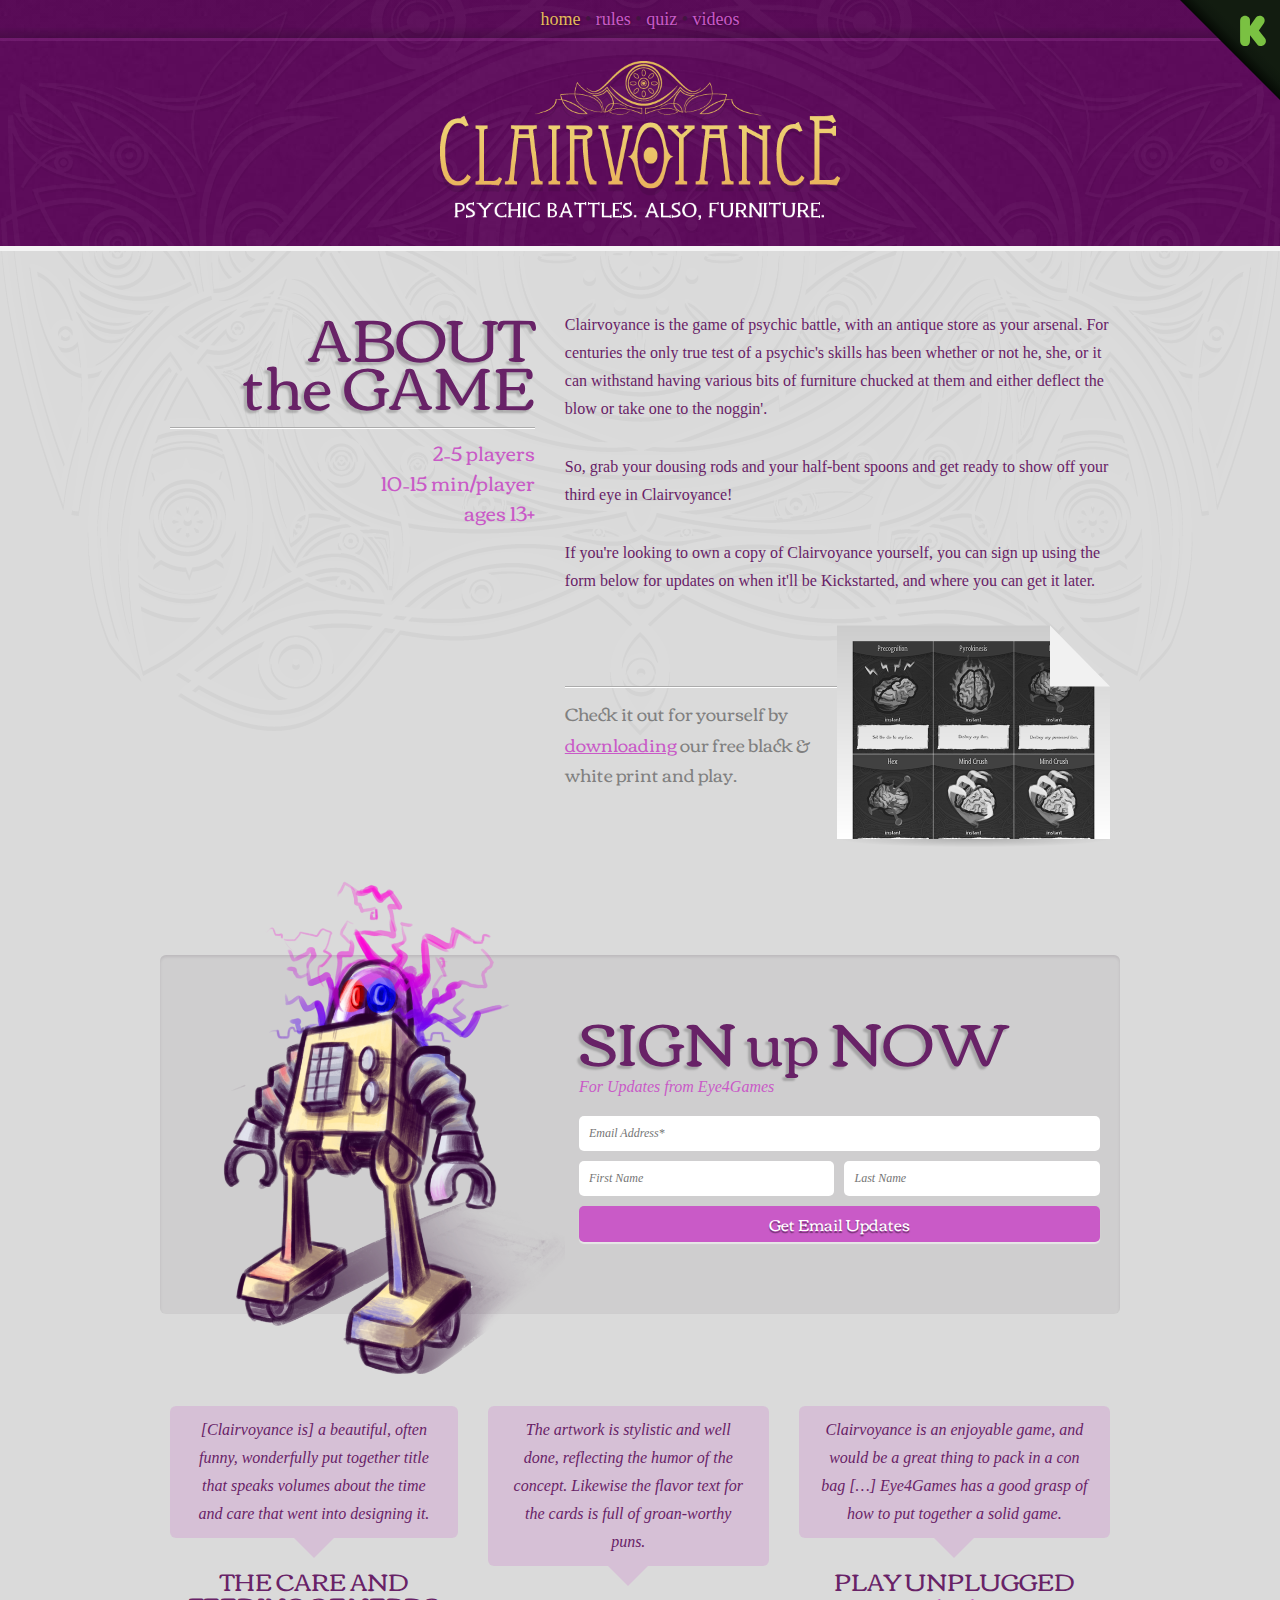
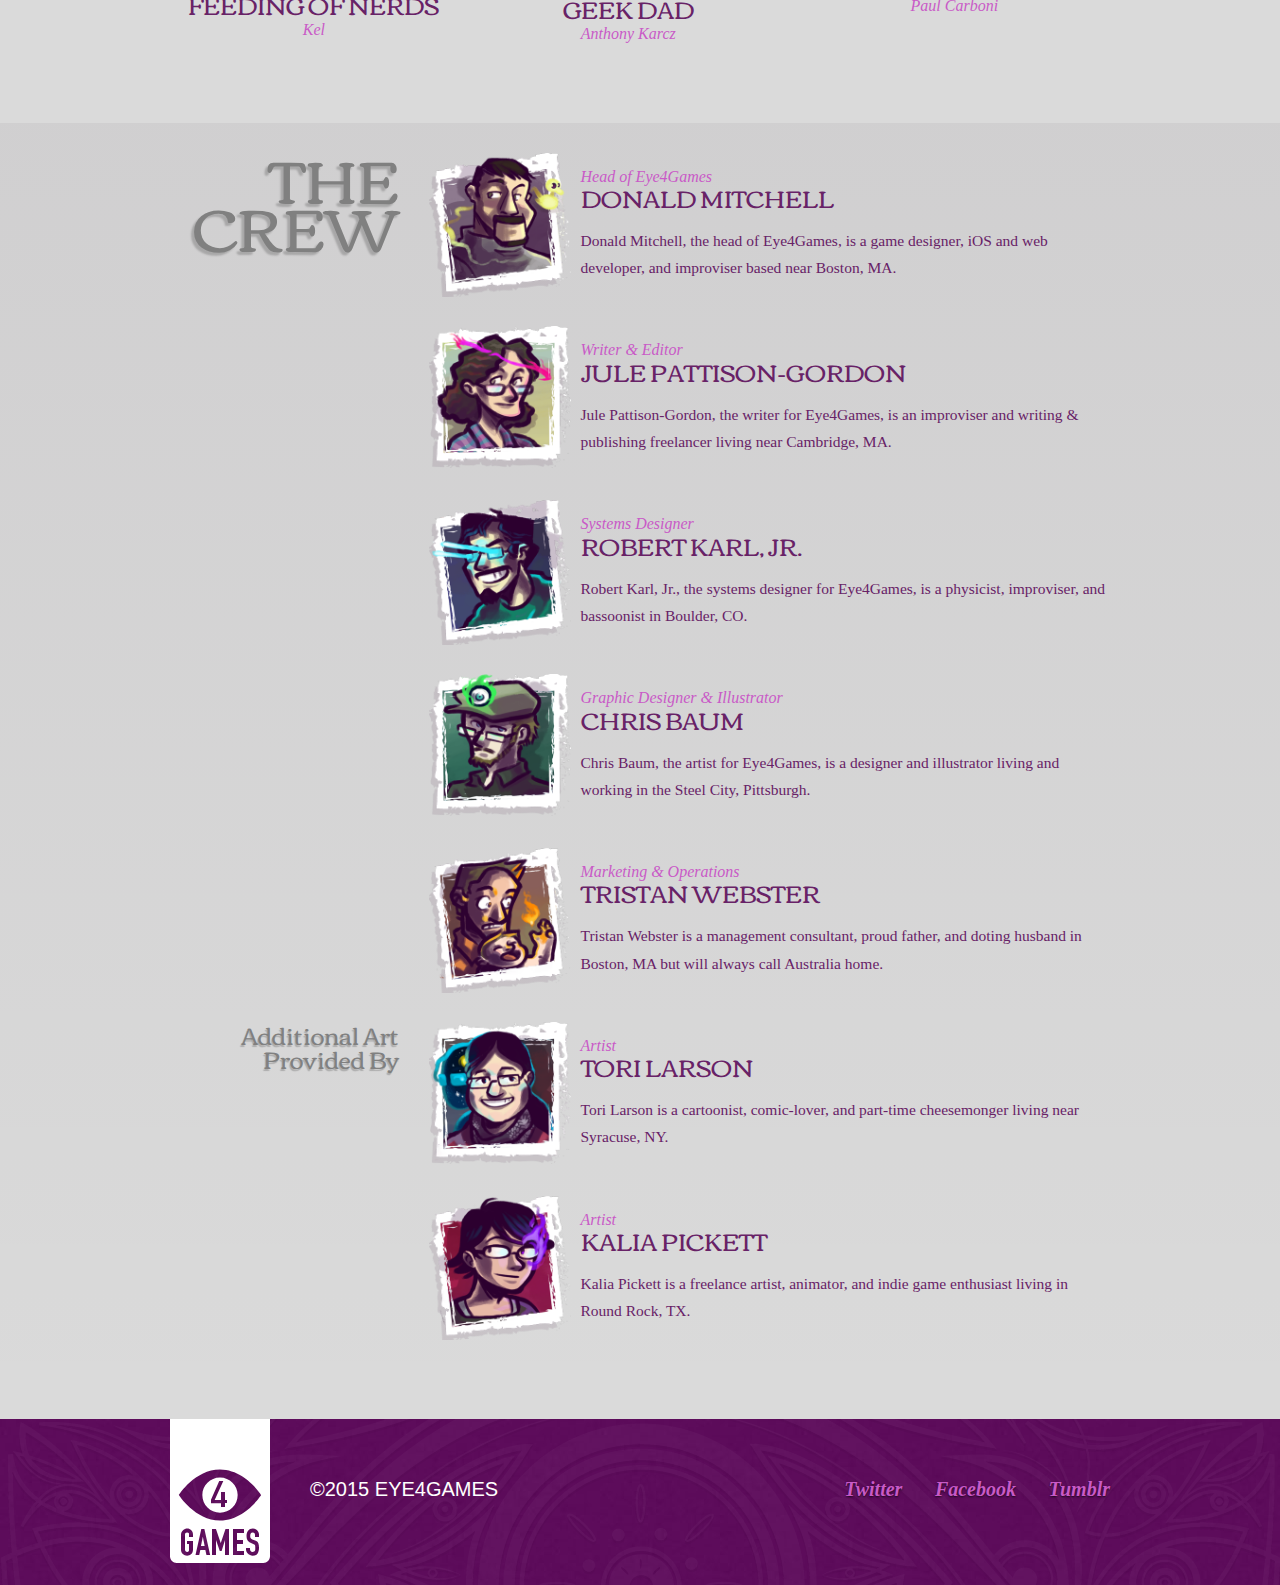
==== index.html @ d8c02138 "Nix main video" ====
<!doctype html>
<html lang="en">
<head>
	<meta charset="utf-8" name="viewport" content="width=device-width, initial-scale=1.0">
	<title>Clairvoyance: Psychic Battles, Also Furniture</title>
	<!--[if IE]><link rel="icon" href="favicon.ico"><![endif]-->
	<link rel="icon" href="favicon.png">
	<link rel="stylesheet" href="//brick.a.ssl.fastly.net/Libre+Baskerville:400,400i,600/Oswald:200">
	<link rel='stylesheet' href="//fonts.googleapis.com/css?family=Corben" type="text/css">
	<link rel="stylesheet" href="css/styles.css" />
	<script src="js/dehash.js" charset="utf-8"></script>
</head>
<body>
	
	<a href="https://www.kickstarter.com/projects/742911353/clairvoyance-card-game-a-battle-of-psychics-and-fu" class="kickstarterCorner">
		<svg xmlns="http://www.w3.org/2000/svg" xmlns:xlink="http://www.w3.org/1999/xlink" version="1.1" id="Layer_1" x="0px" y="0px" width="100px" height="100px" viewBox="0 0 100 100" enable-background="new 0 0 100 100" xml:space="preserve"><style>.style0{stop-color:	#050804;}.style1{stop-color:	#070C06;}.style2{stop-color:	#0F180E;}.style3{stop-color:	#121C10;}.style4{fill:	url(#SVGID_1_);}.style5{fill:	#7AC142;}</style><linearGradient id="SVGID_1_" gradientUnits="userSpaceOnUse" x1="50.2" y1="49.8" x2="64.1" y2="35.9"><stop offset="0" class="style0"/><stop offset="0.0944" class="style1"/><stop offset="0.5537" class="style2"/><stop offset="1" class="style3"/></linearGradient><polygon points="100,100 0,0 100,0" class="style4"/><g id="Badge_1_"><path id="K_1_" d="M70 26.083L75.579 18c1.055-1.523 2.417-2.284 4.088-2.284c1.36 0 2.5 0.5 3.5 1.4 c0.996 1 1.5 2.1 1.5 3.471c0 0.996-0.262 1.875-0.791 2.637l-5.029 7.314l6.151 7.8 c0.615 0.8 0.9 1.7 0.9 2.724c0 1.377-0.483 2.558-1.45 3.548c-0.967 0.988-2.137 1.481-3.514 1.5 c-1.51 0-2.659-0.49-3.451-1.471L70 35.266v5.186c0 1.479-0.257 2.628-0.77 3.448c-0.937 1.493-2.3 2.239-4.085 2.2 c-1.626 0-2.886-0.549-3.778-1.647c-0.835-1.009-1.254-2.35-1.254-4.019V21.25c0-1.581 0.425-2.885 1.275-3.91 c0.894-1.083 2.123-1.625 3.69-1.625c1.495 0 2.7 0.5 3.7 1.625c0.556 0.6 0.9 1.2 1.1 1.8 c0.088 0.4 0.1 1.1 0.1 2.13V26.083z" class="style5"/></g></svg>
	</a>
	
	<header class="mainHeader" role="banner">
		<nav class="mainNav">
			<a href="/" class="navHere">home</a> • 
			<a href="/rules">rules</a> • 
			<a href="/quiz">quiz</a> •  
			<a href="/videos">videos</a>
		</nav>
		<div class="container">
			<a href="index.html" class="logo"><img src="images/clair-logo.png" width="400" height="163" alt="mainLogo" /></a>
		</div>
	</header>
	
	<section class="mainContent">
		<div class="container introText">
			<aside>
				<h1>ABOUT <span>the GAME</span></h1>
				<ul class="infoText">
					<li>2–5 players</li>
					<li>10–15 min/player</li>
					<li>ages 13+</li>
				</ul>
			</aside>
			<div class="mainText">
				<p>Clairvoyance is the game of psychic battle, with an antique store as your arsenal. For centuries the only true test of a psychic's skills has been whether or not he, she, or it can withstand having various bits of furniture chucked at them and either deflect the blow or take one to the noggin'.</p>
				<p>So, grab your dousing rods and your half-bent spoons and get ready to show off your third eye in Clairvoyance!</p>
				<p>If you're looking to own a copy of Clairvoyance yourself, you can sign up using the form below for updates on when it'll be Kickstarted, and where you can get it later.</p>
			</div><!-- mainText -->
		</div><!-- introText -->
		
		<div class="container printPlay">
			<section class="mainText">
				<p>Check it out for yourself by <a href="https://gumroad.com/l/qkBeE" target="_blank">downloading</a> our free black & white print and play.</p>
				<a class="pnpExample" href="https://gumroad.com/l/qkBeE" target="_blank"><img src="images/pnp-example.png" alt="print and play example" height="225" width="275" /></a>
			</section>
		</div><!-- printPlay -->
		
		<div class="container getUpdates">
			<aside class="characterImage">
				<img src="images/rx97.png" alt="RX-97" />
			</aside>
			<div class="mainText">
				<h1>SIGN up NOW</h1>
				<h3>For Updates from Eye4Games</h3>
				<!-- Begin MailChimp Signup Form -->
				<form id="mc_embed_signup" action="//eye4games.us7.list-manage.com/subscribe/post?u=9d60139c3bf7f5f55a3288c22&amp;id=5da793206c" method="post" id="mc-embedded-subscribe-form" name="mc-embedded-subscribe-form" class="validate" target="_blank" novalidate>
				    <div id="mc_embed_signup_scroll">
						<div class="mc-field-group">
							<label for="mce-EMAIL">Email Address </label>
							<input type="email" value="" name="EMAIL" class="required email" id="mce-EMAIL" placeholder="Email Address*">
						</div>
						<div class="mc-field-group">
							<label for="mce-FNAME">First Name </label>
							<input type="text" value="" name="FNAME" class="" id="mce-FNAME" placeholder="First Name">
							<label for="mce-LNAME">Last Name </label>
							<input type="text" value="" name="LNAME" class="" id="mce-LNAME" placeholder="Last Name">
						</div>
							<div id="mce-responses" class="clear">
								<div class="response" id="mce-error-response" style="display:none"></div>
								<div class="response" id="mce-success-response" style="display:none"></div>
							</div>    <!-- real people should not fill this in and expect good things - do not remove this or risk form bot signups-->
						    <div style="position: absolute; left: -5000px;"><input type="text" name="b_9d60139c3bf7f5f55a3288c22_5da793206c" tabindex="-1" value=""></div>
						    <input type="submit" value="Get Email Updates" name="subscribe" id="mc-embedded-subscribe" class="button">
				    	</div>
				</form><!--End mc_embed_signup-->
			</div>
			<div class="colorWrap"></div>
		</div><!-- getUpdates -->
		
		
		<div class="container someQuotes">
			<blockquote>
				<p>[Clairvoyance is] a beautiful, often funny, wonderfully put together title that speaks volumes about the time and care that went into designing it.</p>
				<cite>
					<h2>The Care and Feeding of Nerds</h2>
					<h3>Kel</h3>
				</cite>
			</blockquote>
			
			<blockquote>
				<p>The artwork is stylistic and well done, reflecting the humor of the concept. Likewise the flavor text for the cards is full of groan-worthy puns.</p>
				<cite>
					<h2>Geek Dad</h2>
					<h3>Anthony Karcz</h3>
				</cite>
			</blockquote>
			
			<blockquote>
				<p>Clairvoyance is an enjoyable game, and would be a great thing to pack in a con bag […] Eye4Games has a good grasp of how to put together a solid game.</p>
				<cite>
					<h2>PLAY UNPLUGGED</h2>
					<h3>Paul Carboni</h3>
				</cite>
			</blockquote>
		</div><!-- someQuotes -->
		
		<div class="darkenWrap">
			<div class="container theCrew">
				<aside><h1>THE CREW</h1></aside>
				<div class="mainText crewProfiles">
					<div class="crewProfile">
						<img src="images/don-profile.png" alt="Don Image" />
						<div class="crewProfileText">
							<h3>Head of Eye4Games</h3>
							<h2>Donald Mitchell</h2>
							<p>Donald Mitchell, the head of Eye4Games, is a game designer, iOS and web developer, and improviser based near Boston, MA.</p>
						</div><!-- crewProfileText -->
					</div>
					<div class="crewProfile">
						<img src="images/jule-profile.png" alt="Jule Image" />
						<div class="crewProfileText">
							<h3>Writer & Editor</h3>
							<h2>Jule Pattison-Gordon</h2>
							<p>Jule Pattison-Gordon, the writer for Eye4Games, is an improviser and writing & publishing freelancer living near Cambridge, MA.</p>
						</div><!-- crewProfileText -->
					</div>
					<div class="crewProfile">
						<img src="images/rob-profile.png" alt="Rob Image" />
						<div class="crewProfileText">
							<h3>Systems Designer</h3>
							<h2>Robert Karl, Jr.</h2>
							<p>Robert Karl, Jr., the systems designer for Eye4Games, is a physicist, improviser, and bassoonist in Boulder, CO.</p>
						</div><!-- crewProfileText -->
					</div>
					<div class="crewProfile">
						<img src="images/chris-profile.png" alt="Chris Image" />
						<div class="crewProfileText">
							<h3>Graphic Designer & Illustrator</h3>
							<h2>Chris Baum</h2>
							<p>Chris Baum, the artist for Eye4Games, is a designer and illustrator living and working in the Steel City, Pittsburgh.</p>
						</div><!-- crewProfileText -->
					</div>
					<div class="crewProfile">
						<img src="images/tristan-profile.png" alt="Tristan Image" />
						<div class="crewProfileText">
							<h3>Marketing & Operations</h3>
							<h2>Tristan Webster</h2>
							<p>Tristan Webster is a management consultant, proud father, and doting husband in Boston, MA but will always call Australia home.</p>
						</div><!-- crewProfileText -->
					</div>
				</div><!-- mainText -->
			</div><!-- theCrew -->
			<div class="container theCrew additionalSupport">
				<aside>
					<h2>Additional Art Provided By</h2>
				</aside>
				<div class="mainText">
					<div class="crewProfile">
						<img src="images/tori-profile.png" alt="Tori Image" />
						<div class="crewProfileText">
							<h3>Artist</h3>
							<h2>Tori Larson</h2>
							<p>Tori Larson is a cartoonist, comic-lover, and part-time cheesemonger living near Syracuse, NY.</p>
						</div><!-- crewProfileText -->
					</div>
					<div class="crewProfile">
						<img src="images/kalia-profile.png" alt="Tori Image" />
						<div class="crewProfileText">
							<h3>Artist</h3>
							<h2>Kalia Pickett</h2>
							<p>Kalia Pickett is a freelance artist, animator, and indie game enthusiast living in Round Rock, TX.</p>
						</div><!-- crewProfileText -->
					</div>
				</div><!-- mainText -->
			</div><!-- additionalSupport -->
		</div><!-- darkenWrap -->
	</section>
	
	
	<footer class="mainFooter">
		<div class="container">
			<a href="http://eye4games.com" class="Eye4Logo">
				<svg version="1.1" id="Layer_1" xmlns="http://www.w3.org/2000/svg" xmlns:xlink="http://www.w3.org/1999/xlink" x="0px" y="0px"
					 width="100px" height="144px" viewBox="0 0 100 144" enable-background="new 0 0 100 144" xml:space="preserve">
					<path fill="#fff" d="M49.998,58.408c-9.758,0-17.668,7.911-17.668,17.667c0,9.758,7.91,17.672,17.668,17.672
						c9.76,0,17.673-7.914,17.673-17.672C67.671,66.319,59.758,58.408,49.998,58.408z M57,84h-2v4h-4v-3.786l-10-0.002v-3.545L49.224,62
						h4.074l-8.635,19H51v-8h4v8h2V84z"/>
					<polygon fill="#fff" points="32.78,118 30.957,127 34.657,127 32.851,118 	"/>
					<path fill="#fff" d="M0,0v137.314C0,141.006,2.985,144,6.667,144h86.666c3.682,0,6.667-2.994,6.667-6.686V0H0z M23,118h-4
						v-1.893c0-0.929,0.148-1.621-0.303-2.074c-0.488-0.416-0.844-0.623-1.557-0.623c-0.678,0-1.108,0.207-1.595,0.621
						c-0.511,0.452-0.546,1.142-0.546,2.069v14.09c0,0.902,0.107,1.579,0.619,2.03c0.486,0.439,0.921,0.659,1.598,0.659
						c0.714,0,0.959-0.22,1.446-0.66c0.451-0.45,0.337-1.129,0.337-2.032V125h-2v-3h6v8.184c0,2.163-0.482,3.781-1.734,4.852
						c-1.24,1.094-2.61,1.641-4.203,1.641c-1.57,0-2.896-0.546-4.125-1.641c-1.31-1.069-1.938-2.684-1.938-4.848v-14.08
						c0-2.166,0.74-3.795,2.051-4.89c1.229-1.069,2.675-1.604,4.245-1.604c1.593,0,2.734,0.535,3.975,1.605
						c1.252,1.096,1.729,2.727,1.729,4.894V118z M36.428,136l-1.079-5h-5.047l-1.079,5h-3.7l5.771-26h3.081l5.754,26H36.428z M59,136h-4
						v-14.995L51.636,132h-1.847L46,120.899V136h-4v-26h3.956l4.747,14h0.071l4.729-14H59V136z M74,114h-7v7h6v4h-6v7h7v4H63v-26h11V114
						z M89,118h-4v-1.37c0-0.927-0.039-1.701-0.428-2.323c-0.398-0.573-0.914-0.872-1.854-0.896c-0.987,0.024-1.65,0.372-1.992,1.042
						c-0.341,0.67-0.512,1.467-0.512,2.393c-0.024,0.977,0.1,1.713,0.371,2.213c0.259,0.524,0.833,0.969,1.728,1.334l2.821,1.17
						c1.587,0.598,2.644,1.469,3.174,2.613c0.481,1.182,0.712,2.742,0.688,4.68c0,2.302-0.461,4.16-1.379,5.574
						c-0.966,1.475-2.627,2.223-4.982,2.247c-1.813-0.024-3.464-0.631-4.617-1.822C76.804,133.687,76,132.19,76,130.367V129h4v1.153
						c0,0.695,0.212,1.316,0.625,1.866c0.391,0.573,0.98,0.86,1.925,0.86c1.229,0,2.045-0.372,2.363-1.115
						c0.189-0.352,0.315-0.768,0.339-1.243c0.024-0.475,0.048-1.011,0.048-1.608c0-1.363-0.115-2.297-0.35-2.796
						c-0.295-0.499-0.888-0.913-1.782-1.242l-2.631-1.115c-1.545-0.683-2.604-1.584-3.182-2.705c-0.579-1.121-0.854-2.504-0.831-4.149
						c0-2.071,0.531-3.807,1.59-5.208c1.061-1.365,2.639-2.06,4.734-2.083c1.883,0.023,3.38,0.643,4.489,1.855
						c1.082,1.217,1.662,2.596,1.662,4.136V118z M49.999,101.567c-25.002,0-41.176-25.49-41.176-25.49s16.174-25.491,41.176-25.491
						s41.178,25.491,41.178,25.491S75.001,101.567,49.999,101.567z"/>
				</svg>
			</a>
			<div class="textContainer">
				<p class="copyright">©2015 Eye4Games</p>
				<nav class="footerNav">
					<a href="http://twitter.com/Eye4Games" target="_blank">Twitter</a>
					<a href="http://facebook.com/Eye4Games" target="_blank">Facebook</a>
					<a href="http://eye4games.tumblr.com" target="_blank">Tumblr</a>
				</nav>
			</div>
		</div>
	</footer>
	
</body>
</html>
---- css/styles.css ----
html, body, div, span, applet, object, iframe, h1, h2, h3, h4, h5, h6, p, blockquote, pre, a, abbr, acronym, address, big, cite, code, del, dfn, em, img, ins, kbd, q, s, samp, small, strike, strong, sub, sup, tt, var, b, u, i, center, dl, dt, dd, ol, ul, li, fieldset, form, label, legend, table, caption, tbody, tfoot, thead, tr, th, td, article, aside, canvas, details, embed, figure, figcaption, footer, header, hgroup, menu, nav, output, ruby, section, summary, time, mark, audio, video {
  margin: 0;
  padding: 0;
  border: 0;
  font-size: 100%;
  font: inherit;
  vertical-align: baseline; }

/* HTML5 display-role reset for older browsers */
article, aside, details, figcaption, figure, footer, header, hgroup, menu, nav, section {
  display: block; }

body {
  line-height: 1; }

ol, ul {
  list-style: none; }

blockquote, q {
  quotes: none; }

blockquote:before, blockquote:after {
  content: '';
  content: none; }

q:before, q:after {
  content: '';
  content: none; }

table {
  border-collapse: collapse;
  border-spacing: 0; }

* {
  -webkit-box-sizing: border-box;
  -moz-box-sizing: border-box;
  box-sizing: border-box; }

img, svg {
  max-width: 100%;
  height: auto; }

body {
  background: rgba(69, 69, 69, 0.2);
  color: #682267;
  font-family: "Libre Baskerville";
  font-size: 62.5%; }

p {
  font: normal 400 1.6em/1.75em "Libre Baskerville", Georgia, serif;
  padding-bottom: 30px; }
  p i {
    font-style: italic; }
  p b {
    font-weight: 600; }
  p a {
    color: #c95ac7; }
    p a:hover {
      color: #8e2f8d; }

h1 {
  font: 400 normal 6em/.8em "Corben";
  padding-bottom: 20px;
  text-shadow: -3px 3px 2px rgba(0, 0, 0, 0.2); }

h3 {
  color: #c95ac7;
  font-style: italic;
  font-size: 1.6em;
  line-height: 1.1em;
  margin-top: 15px; }

h2 {
  font: 400 normal 2.4em/1 "Corben";
  margin-bottom: .75em;
  text-transform: uppercase; }

input.button, .backNow .backitButton, #quiz button {
  background: #c95ac7;
  border: none;
  border-radius: 5px;
  -webkit-box-shadow: 0 2px 1px rgba(255, 255, 255, 0.5);
  box-shadow: 0 2px 1px rgba(255, 255, 255, 0.5);
  color: white;
  display: block;
  font: normal 400 1.6em/1 "Corben";
  padding: 10px 5px;
  text-align: center;
  text-decoration: none;
  text-shadow: 0 2px 1px rgba(27, 9, 27, 0.5);
  width: 100%; }
  input.button:hover, .backNow .backitButton:hover, #quiz button:hover {
    background: #b53bb3; }

.container {
  display: -webkit-flex;
  display: -ms-flexbox;
  display: flex;
  -webkit-flex-wrap: nowrap;
  -ms-flex-wrap: nowrap;
  flex-wrap: nowrap;
  -webkit-justify-content: space-between;
  -ms-flex-pack: justify;
  justify-content: space-between;
  margin: 0 auto;
  max-width: 1000px;
  overflow: hidden;
  padding: 0 30px;
  position: relative; }

header {
  background: url("../images/top-eyes.png") center bottom repeat-x, url("../images/purple-bg.jpg");
  padding: 0 0 20px;
  text-align: center; }
  header .logo {
    margin: 20px auto 0;
    overflow: hidden; }
  header nav.mainNav {
    background: -webkit-gradient(linear, left top, left bottom, color-stop(70%, rgba(27, 9, 27, 0.05)), to(rgba(27, 9, 27, 0.3)));
    background: -webkit-linear-gradient(top, rgba(27, 9, 27, 0.05) 70%, rgba(27, 9, 27, 0.3));
    background: linear-gradient(to bottom, rgba(27, 9, 27, 0.05) 70%, rgba(27, 9, 27, 0.3));
    border-bottom: 3px solid rgba(201, 90, 199, 0.2);
    font-size: 1.8em;
    color: #421541;
    padding: 10px 0; }
    header nav.mainNav a {
      color: #c95ac7;
      text-decoration: none;
      text-shadow: 0 1px 3px rgba(0, 0, 0, 0.5); }
      header nav.mainNav a.navHere, header nav.mainNav a:hover {
        color: #e3ba5b; }

.kickstarterCorner {
  position: absolute;
  right: 0;
  top: 0; }
  .kickstarterCorner:hover .style5 {
    fill: white; }

section.videoPlayer {
  background: url("../images/video-eyes.png") center center fixed, -webkit-gradient(linear, left top, left bottom, from(#1b091b), to(rgba(27, 9, 27, 0.75))), url("../images/purple-bg.jpg");
  background: url("../images/video-eyes.png") center center fixed, -webkit-linear-gradient(top, #1b091b, rgba(27, 9, 27, 0.75)), url("../images/purple-bg.jpg");
  background: url("../images/video-eyes.png") center center fixed, linear-gradient(to bottom, #1b091b, rgba(27, 9, 27, 0.75)), url("../images/purple-bg.jpg");
  padding: 20px;
  text-align: center; }
  section.videoPlayer .positionWrapper {
    max-width: 800px;
    margin: 0 auto; }
  section.videoPlayer .videoWrapper {
    -webkit-box-shadow: 0px 3px 5px black;
    box-shadow: 0px 3px 5px black;
    height: 0;
    overflow: hidden;
    position: relative; }
    section.videoPlayer .videoWrapper.sixteenByNine {
      padding-bottom: 56.25%; }
    section.videoPlayer .videoWrapper.fourByThree {
      padding-bottom: 75%; }
    section.videoPlayer .videoWrapper iframe, section.videoPlayer .videoWrapper video {
      position: absolute;
      top: 0;
      left: 0;
      width: 100%;
      height: 100%; }

.mainContent {
  background: url("../images/bottom-eyes.png") center top repeat-x;
  border-top: 5px solid rgba(255, 255, 255, 0.7);
  padding: 60px 0 0; }
  .mainContent aside {
    -webkit-flex: 0 0 42%;
    -ms-flex: 0 0 42%;
    flex: 0 0 42%;
    padding-right: 30px;
    text-align: right; }
    .mainContent aside h1 span {
      display: inline-block; }
    .mainContent aside ul.infoText {
      border-top: 2px groove white;
      color: #c95ac7;
      font: 400 normal 2em/.75em "Corben";
      padding-top: 15px; }
      .mainContent aside ul.infoText li {
        padding-bottom: 15px; }
  .mainContent .mainText {
    -webkit-flex: 0 0 58%;
    -ms-flex: 0 0 58%;
    flex: 0 0 58%; }

.characterImage {
  -webkit-flex: 0 0 42%;
  -ms-flex: 0 0 42%;
  flex: 0 0 42%;
  overflow: hidden; }

.getUpdates {
  margin-bottom: 30px; }
  .getUpdates aside {
    padding-right: 0; }
  .getUpdates h1 {
    padding-bottom: 0; }
  .getUpdates h3 {
    margin-bottom: 20px; }

.getUpdates .mainText {
  -webkit-flex: 0 0 56.5%;
  -ms-flex: 0 0 56.5%;
  flex: 0 0 56.5%;
  -ms-flex-item-align: center;
  -webkit-align-self: center;
  align-self: center;
  padding-right: 10px; }

.mc-field-group {
  display: -webkit-flex;
  display: -ms-flexbox;
  display: flex;
  padding-bottom: 10px; }
  .mc-field-group label {
    position: absolute;
    width: 1px;
    height: 1px;
    margin: -1px;
    padding: 0px;
    overflow: hidden;
    clip: rect(0px, 0px, 0px, 0px);
    border: 0px none; }
  .mc-field-group input {
    border: none;
    border-radius: 5px;
    -webkit-flex: 1 100%;
    -ms-flex: 1 100%;
    flex: 1 100%;
    padding: 10px; }
    .mc-field-group input[placeholder] {
      font: italic 400 1.2em/1 "Libre Baskerville"; }
  .mc-field-group input + label + input {
    margin-left: 10px; }

input.button {
  -webkit-appearance: none;
  cursor: pointer; }

.colorWrap {
  background: rgba(27, 9, 27, 0.05);
  border-radius: 6px;
  -webkit-box-shadow: 0 2px 3px rgba(27, 9, 27, 0.1) inset;
  box-shadow: 0 2px 3px rgba(27, 9, 27, 0.1) inset;
  position: absolute;
  left: 20px;
  right: 20px;
  height: 72.5%;
  top: 15%;
  z-index: -1; }

.backNow .colorWrap {
  height: 50%;
  top: 25%; }
.backNow aside {
  -ms-flex-item-align: center;
  -webkit-align-self: center;
  align-self: center;
  -webkit-flex: 2 27.5%;
  -ms-flex: 2 27.5%;
  flex: 2 27.5%;
  padding-right: 10px;
  text-align: left; }
.backNow .mainImage {
  -webkit-flex: 3 72.5%;
  -ms-flex: 3 72.5%;
  flex: 3 72.5%;
  overflow: hidden;
  padding-right: 20px; }

.printPlay {
  -webkit-justify-content: flex-end;
  -ms-flex-pack: end;
  justify-content: flex-end;
  margin-bottom: 30px; }
  .printPlay .mainText {
    display: -webkit-flex;
    display: -ms-flexbox;
    display: flex;
    -webkit-flex: 0 58%;
    -ms-flex: 0 58%;
    flex: 0 58%;
    max-width: 546px; }
    .printPlay .mainText p, .printPlay .mainText .pnpExample {
      -webkit-flex: 1 50%;
      -ms-flex: 1 50%;
      flex: 1 50%; }
    .printPlay .mainText p {
      -ms-flex-item-align: center;
      -webkit-align-self: center;
      align-self: center;
      color: gray;
      font: normal 1.8em/1.7 "Corben";
      border-top: 2px groove white;
      padding: 10px 10px 0 0; }

.someQuotes {
  margin-bottom: 50px; }
  .someQuotes blockquote {
    max-width: 700px;
    margin: 0 auto 30px;
    text-align: center;
    padding: 0 15px; }
    .someQuotes blockquote:first-child {
      padding-left: 0; }
    .someQuotes blockquote:last-child {
      padding-right: 0; }
    .someQuotes blockquote p {
      font-style: italic;
      background: rgba(201, 90, 199, 0.2);
      border-radius: 6px;
      padding: 10px 20px;
      position: relative; }
      .someQuotes blockquote p::after {
        content: "";
        border: 20px solid #c95ac7;
        border-color: rgba(201, 90, 199, 0.2) transparent transparent transparent;
        height: 0;
        width: 0;
        left: calc(50% - 20px);
        margin: 0 auto;
        position: absolute;
        top: 100%; }
    .someQuotes blockquote cite {
      display: inline-block;
      margin-top: 30px; }
    .someQuotes blockquote h2 {
      margin-bottom: 5px; }
    .someQuotes blockquote h3 {
      margin-top: 0; }

.darkenWrap {
  background: -webkit-gradient(linear, left top, left bottom, from(rgba(27, 9, 27, 0.05)), to(rgba(27, 9, 27, 0)));
  background: -webkit-linear-gradient(top, rgba(27, 9, 27, 0.05), rgba(27, 9, 27, 0));
  background: linear-gradient(to bottom, rgba(27, 9, 27, 0.05), rgba(27, 9, 27, 0));
  padding: 30px 0 50px; }

.theCrew p {
  font-size: 1.55em; }
.theCrew aside {
  -webkit-flex: 0 0 27.5%;
  -ms-flex: 0 0 27.5%;
  flex: 0 0 27.5%; }
  .theCrew aside h1 {
    border-bottom: none;
    color: gray; }
.theCrew .mainText {
  -webkit-flex: 0 0 72.5%;
  -ms-flex: 0 0 72.5%;
  flex: 0 0 72.5%; }
  .theCrew .mainText .crewProfile {
    display: -webkit-flex;
    display: -ms-flexbox;
    display: flex;
    -webkit-align-items: flex-start;
    -ms-flex-align: start;
    align-items: flex-start;
    margin-bottom: 15px; }
  .theCrew .mainText img {
    width: 142px; }
  .theCrew .mainText .crewProfileText {
    -webkit-flex: 1;
    -ms-flex: 1;
    flex: 1;
    padding-left: 10px; }

.additionalSupport aside h2 {
  color: gray;
  text-shadow: -1px 2px 1px rgba(0, 0, 0, 0.2);
  text-transform: none; }

.mainFooter {
  background: url("../images/top-eyes.png") center bottom repeat-x, url("../images/purple-bg.jpg");
  padding: 30px 20px 20px;
  text-align: right; }
  .mainFooter .container {
    overflow: visible; }
  .mainFooter .Eye4Logo {
    margin-top: -30px;
    margin-right: -100px;
    position: relative;
    z-index: 1; }
  .mainFooter .textContainer {
    display: -webkit-flex;
    display: -ms-flexbox;
    display: flex;
    -webkit-flex-wrap: nowrap;
    -ms-flex-wrap: nowrap;
    flex-wrap: nowrap;
    width: 100%;
    padding-left: 120px; }
  .mainFooter .copyright {
    color: white;
    -webkit-flex: 1;
    -ms-flex: 1;
    flex: 1;
    font: 200 normal 2em/1 "Oswald",Helvetica, Arial, sans-serif;
    padding: 30px 0 0 20px;
    text-align: left;
    text-transform: uppercase; }
  .mainFooter .footerNav {
    -webkit-flex: 2;
    -ms-flex: 2;
    flex: 2;
    padding-top: 30px; }
    .mainFooter .footerNav a {
      color: #c95ac7;
      font: 700 italic 2em/1 "Libre Baskerville";
      margin-left: 30px;
      padding: 30px 0 20px;
      text-decoration: none;
      text-shadow: 0 1px 2px #1b091b; }
      .mainFooter .footerNav a:hover {
        color: #e2a7e1; }

#rules aside h2 {
  text-transform: none; }
#rules aside h2 {
  color: gray; }
#rules ol ul {
  margin-left: 20px; }
#rules .mainText li {
  font: normal 400 1.6em/1.75em "Libre Baskerville", Georgia, serif;
  padding-bottom: 15px;
  padding-left: 15px;
  margin-left: 20px; }
#rules .mainText ul {
  list-style-type: disc; }
#rules .mainText ol {
  list-style-type: decimal; }
#rules .mainText img, #rules aside img {
  max-width: 100%;
  width: 100%;
  height: auto; }

ul p {
  padding-bottom: 15px; }

.rulesIndex {
  border-top: 2px groove white;
  padding-top: 10px; }
  .rulesIndex a {
    font: normal 400 1.6em/1.75em "Libre Baskerville", Georgia, serif;
    color: #c95ac7; }

.videoPlayer .introText {
  color: #c95ac7;
  text-align: left;
  max-width: 800px; }

.example {
  background: -webkit-gradient(linear, left top, left bottom, from(rgba(201, 90, 199, 0.4)), to(rgba(201, 90, 199, 0.2)));
  background: -webkit-linear-gradient(top, rgba(201, 90, 199, 0.4), rgba(201, 90, 199, 0.2));
  background: linear-gradient(to bottom, rgba(201, 90, 199, 0.4), rgba(201, 90, 199, 0.2));
  border: 4px outset rgba(201, 90, 199, 0.2);
  -webkit-box-shadow: 0 2px 3px rgba(0, 0, 0, 0.5);
  box-shadow: 0 2px 3px rgba(0, 0, 0, 0.5);
  margin-bottom: 30px;
  padding: 10px 20px 0;
  font-size: .8em; }
  .exampleGray {
    background: -webkit-gradient(linear, left top, left bottom, from(rgba(128, 128, 128, 0.7)), to(rgba(128, 128, 128, 0.5)));
    background: -webkit-linear-gradient(top, rgba(128, 128, 128, 0.7), rgba(128, 128, 128, 0.5));
    background: linear-gradient(to bottom, rgba(128, 128, 128, 0.7), rgba(128, 128, 128, 0.5));
    border-color: rgba(192, 192, 192, 0.2);
    color: white; }
  .example h3 {
    color: white;
    font: 400 2.5em/1 "Corben";
    padding-bottom: 20px;
    text-align: center; }
  .example p {
    padding-bottom: 15px;
    text-align: left; }

.characterStuff h3 {
  font: 400 normal 2em/1.2em "Corben";
  margin-bottom: 5px;
  text-transform: uppercase; }
.characterStuff h4 {
  color: #c95ac7;
  font-style: italic;
  font-size: 1.6em;
  margin-bottom: 15px; }

#quiz section.videoPlayer {
  background: url("../images/sebastian-bg.png") center center fixed, #1b091b;
  -webkit-background-size: cover;
  background-size: cover;
  color: #c95ac7; }
  #quiz section.videoPlayer.withSebastian {
    padding-bottom: 0; }
  #quiz section.videoPlayer .introText {
    color: white; }
    #quiz section.videoPlayer .introText h2 {
      color: #c95ac7; }
    #quiz section.videoPlayer .introText main {
      overflow: hidden; }
#quiz button {
  cursor: pointer;
  margin: 0 auto;
  max-width: 300px; }
#quiz .errorMessage {
  background: #c95ac7;
  color: white;
  font: 400 normal 1em/1 "Libre Baskerville",Georgia,serif;
  margin: 10px auto 0;
  max-width: 400px;
  padding: 3px 5px;
  text-align: center; }

.question {
  text-align: left;
  text-transform: none; }

.answers {
  margin-bottom: 30px; }
  .answers label {
    display: block;
    font: 400 1.5em/1.75em "Libre Baskerville",Georgia,serif;
    margin-bottom: 10px;
    padding-bottom: 7px 5px;
    padding-left: 25px; }
    .answers label:hover {
      background: rgba(27, 9, 27, 0.05); }
  .answers input {
    margin-left: -20px; }

.learnMore a {
  border-bottom: 1px solid #c95ac7;
  text-decoration: none;
  padding-bottom: 2px;
  margin-bottom: 10px; }

.transcriptHere {
  padding-bottom: 50px; }

.videoSelect {
  -webkit-flex-wrap: wrap;
  -ms-flex-wrap: wrap;
  flex-wrap: wrap;
  -webkit-justify-content: space-around;
  -ms-flex-pack: distribute;
  justify-content: space-around; }

label[for^="videoChoice"] {
  -webkit-flex: 0 1 30%;
  -ms-flex: 0 1 30%;
  flex: 0 1 30%;
  background: -webkit-gradient(linear, left top, left bottom, from(rgba(27, 9, 27, 0.8)), to(rgba(27, 9, 27, 0.5)));
  background: -webkit-linear-gradient(top, rgba(27, 9, 27, 0.8), rgba(27, 9, 27, 0.5));
  background: linear-gradient(to bottom, rgba(27, 9, 27, 0.8), rgba(27, 9, 27, 0.5));
  border: 2px white outset;
  border-radius: 4px;
  cursor: pointer;
  margin: 0 15px 30px;
  padding: 2px 2px 1px; }
  label[for^="videoChoice"] img {
    border-radius: 2px;
    width: 100%;
    opacity: .5;
    -webkit-transition: .2s opacity;
    transition: .2s opacity; }
  label[for^="videoChoice"] small {
    display: block;
    background: #1b091b;
    color: white;
    padding: 5px 0;
    font-style: italic; }
  label[for^="videoChoice"] input[type="radio"] {
    position: absolute;
    visibility: hidden; }
  label[for^="videoChoice"]:hover img {
    opacity: .8; }
  label[for^="videoChoice"] > input:checked + img {
    opacity: 1; }
  label[for^="videoChoice"] > input:checked ~ small {
    background: rgba(255, 255, 255, 0.2);
    color: white; }
  label[for^="videoChoice"]:nth-child(3n+3) {
    margin-right: 0; }
  label[for^="videoChoice"]:first-child, label[for^="videoChoice"]:nth-child(4) {
    margin-left: 0; }

#videos .mainContent {
  text-align: center; }

#videos h3 {
  margin-bottom: 20px; }

@media screen and (max-width: 960px) {
  h1 {
    font-size: 6vw; } }
@media screen and (max-width: 800px) {
  .mainFooter .textContainer {
    -webkit-flex-wrap: wrap;
    -ms-flex-wrap: wrap;
    flex-wrap: wrap; }
  .mainFooter .copyright, .mainFooter .footerNav {
    -webkit-flex: 1 100%;
    -ms-flex: 1 100%;
    flex: 1 100%; }
  .mainFooter .copyright {
    text-align: right; }
  .mainFooter .footerNav {
    padding-top: 10px; } }
@media screen and (max-width: 765px) {
  .pnpExample {
    display: none; }

  .kickstarterCorner {
    width: 75px; }
    .kickstarterCorner svg {
      height: 75px; }

  .someQuotes {
    -webkit-flex-wrap: wrap;
    -ms-flex-wrap: wrap;
    flex-wrap: wrap; }
    .someQuotes blockquote {
      -webkit-flex: 0 100%;
      -ms-flex: 0 100%;
      flex: 0 100%;
      padding: 0; } }
@media screen and (max-width: 686px) {
  .getUpdates .mainText, .getUpdates .characterImage {
    -webkit-flex: 1;
    -ms-flex: 1;
    flex: 1; }
  .getUpdates .colorWrap {
    height: 80%;
    top: 10%; }

  .backNow aside, .backNow .mainImage, .backNow .colorWrap {
    -webkit-flex: 1;
    -ms-flex: 1;
    flex: 1; }

  .theCrew {
    -webkit-flex-wrap: wrap;
    -ms-flex-wrap: wrap;
    flex-wrap: wrap; }
    .theCrew aside, .theCrew .mainText {
      -webkit-flex: 1 100%;
      -ms-flex: 1 100%;
      flex: 1 100%; }
    .theCrew aside {
      text-align: center;
      padding-right: 0;
      padding-bottom: 30px; }

  label[for^="videoChoice"] {
    -webkit-flex: 0 1 45%;
    -ms-flex: 0 1 45%;
    flex: 0 1 45%;
    margin: 0 15px 30px; }
    label[for^="videoChoice"]:nth-child(3n+3) {
      margin-right: 15px; }
    label[for^="videoChoice"]:nth-child(4) {
      margin-left: 15px; }
    label[for^="videoChoice"]:nth-child(even) {
      margin-right: 0; }
    label[for^="videoChoice"]:nth-child(odd) {
      margin-left: 0; } }
@media screen and (max-width: 580px) {
  .getUpdates {
    -webkit-flex-wrap: wrap;
    -ms-flex-wrap: wrap;
    flex-wrap: wrap; }
    .getUpdates h1, .getUpdates h3 {
      text-align: center; }
    .getUpdates form {
      margin-bottom: 10px; }
    .getUpdates .mc-field-group {
      display: block; }
      .getUpdates .mc-field-group input {
        width: 100%; }
      .getUpdates .mc-field-group input + label + input {
        margin-left: 0;
        margin-top: 10px; }
    .getUpdates .mainText {
      padding-right: 0; }
    .getUpdates .mainText, .getUpdates .characterImage {
      -webkit-flex: 1 100%;
      -ms-flex: 1 100%;
      flex: 1 100%; }
    .getUpdates .colorWrap {
      height: auto;
      top: 0;
      bottom: 0;
      margin: 100px 0 0; }

  .mainFooter .copyright, .mainFooter .footerNav {
    padding-top: 0; }
  .mainFooter .footerNav a {
    display: block;
    margin: 0;
    padding: 10px 0 0; } }
@media screen and (max-width: 565px) {
  .introText {
    -webkit-flex-wrap: wrap;
    -ms-flex-wrap: wrap;
    flex-wrap: wrap; }
    .introText aside, .introText .mainText {
      -webkit-flex: 1 100%;
      -ms-flex: 1 100%;
      flex: 1 100%; }
    .introText aside {
      text-align: center;
      padding-right: 0;
      padding-bottom: 30px; }

  .printPlay .mainText {
    -webkit-flex: 1 100%;
    -ms-flex: 1 100%;
    flex: 1 100%; }

  .backNow {
    -webkit-flex-wrap: wrap;
    -ms-flex-wrap: wrap;
    flex-wrap: wrap;
    margin-bottom: 30px; }
    .backNow aside, .backNow .mainImage {
      -webkit-flex: 1 100%;
      -ms-flex: 1 100%;
      flex: 1 100%; }
    .backNow aside {
      text-align: center;
      padding: 0 10px; }
    .backNow .backitButton {
      margin-bottom: 20px; }
    .backNow .colorWrap {
      height: auto;
      top: 0;
      bottom: 0;
      margin: 30px 0 0; }

  .theCrew .mainText {
    text-align: center; }
    .theCrew .mainText .crewProfile {
      -webkit-flex-wrap: wrap;
      -ms-flex-wrap: wrap;
      flex-wrap: wrap; }
    .theCrew .mainText .crewProfileText {
      padding-left: 0;
      -webkit-flex: 1 100%;
      -ms-flex: 1 100%;
      flex: 1 100%; }
    .theCrew .mainText img {
      margin: 0 auto;
      width: 200px; }

  .sebastianWelcome {
    display: none; } }
@media screen and (max-width: 510px) {
  label[for^="videoChoice"] {
    -webkit-flex: 0 1 100%;
    -ms-flex: 0 1 100%;
    flex: 0 1 100%;
    margin: 0 0 30px; }
    label[for^="videoChoice"]:nth-child(3n+3) {
      margin-right: 0; }
    label[for^="videoChoice"]:nth-child(4) {
      margin-left: 0; } }
@media screen and (max-width: 400px) {
  .kickstarterCorner {
    width: 50px; }
    .kickstarterCorner svg {
      height: 50px; }

  h1 {
    font-size: 4em; } }
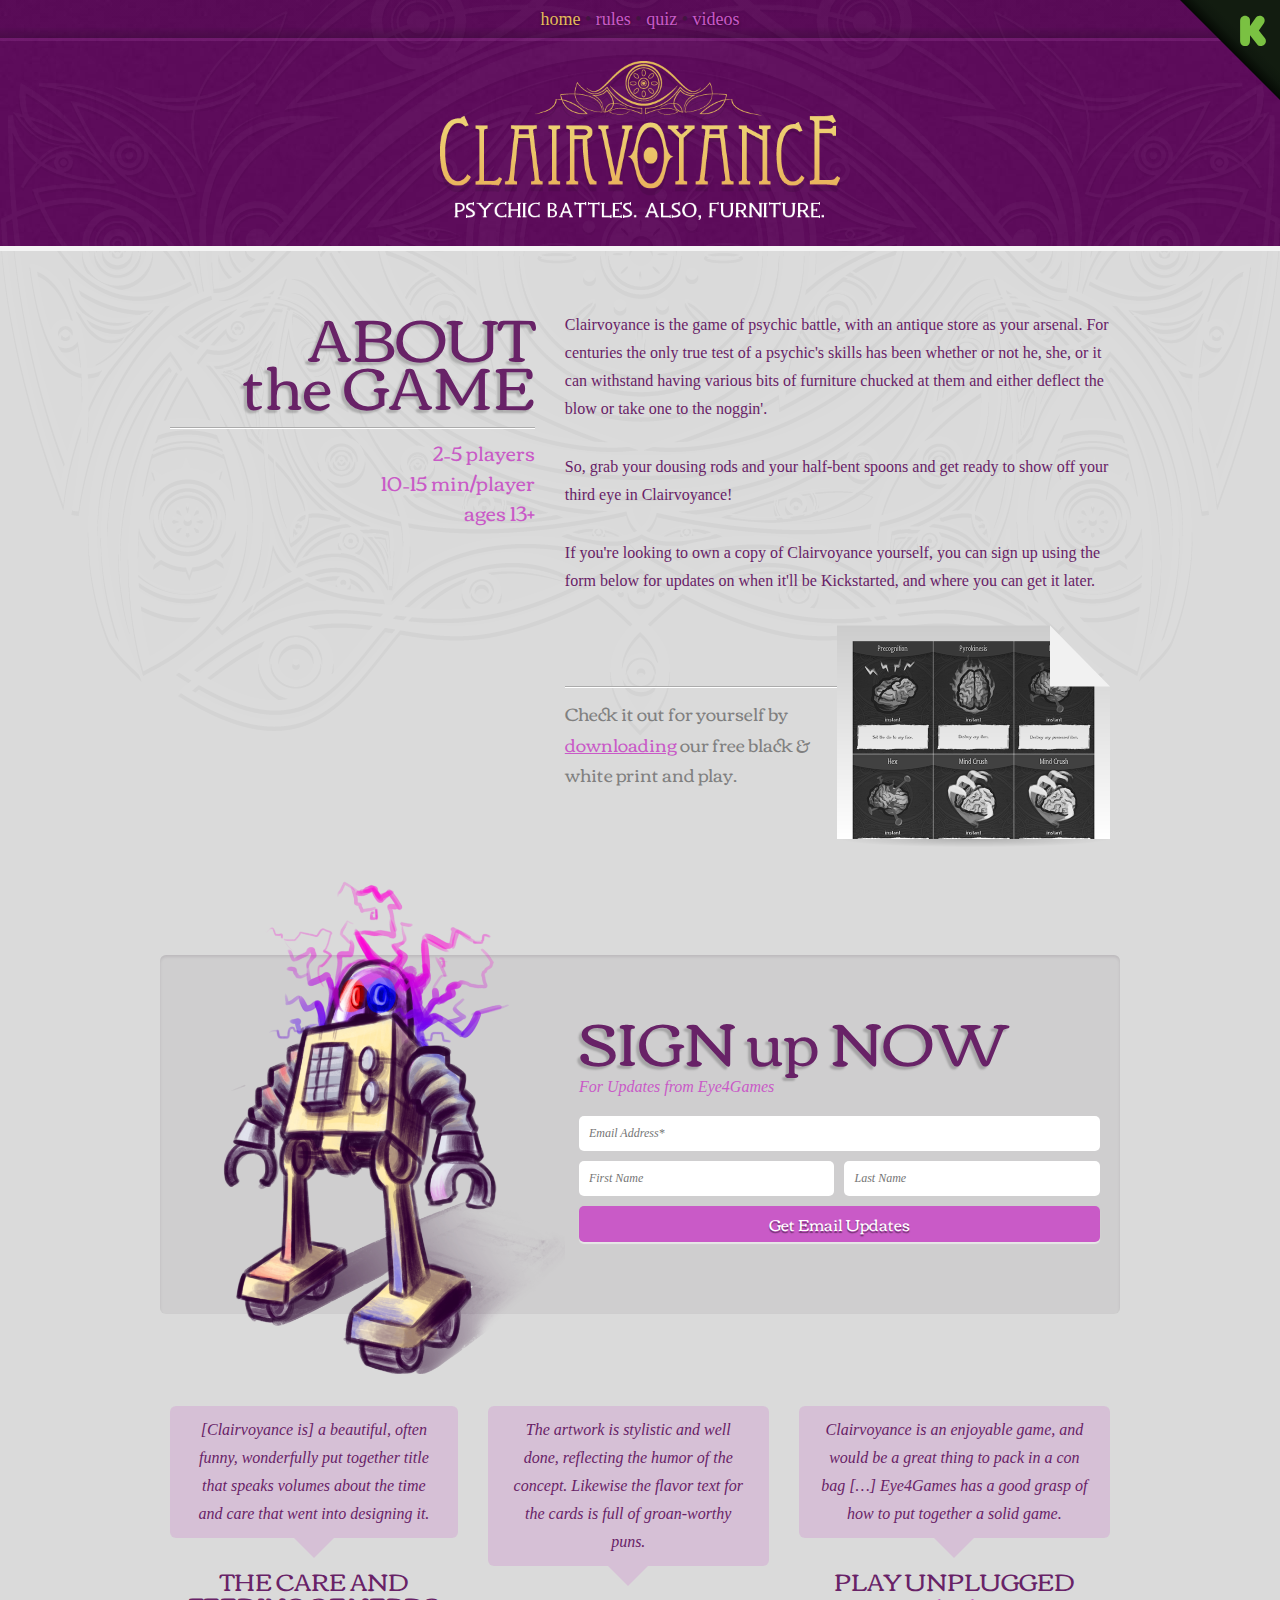
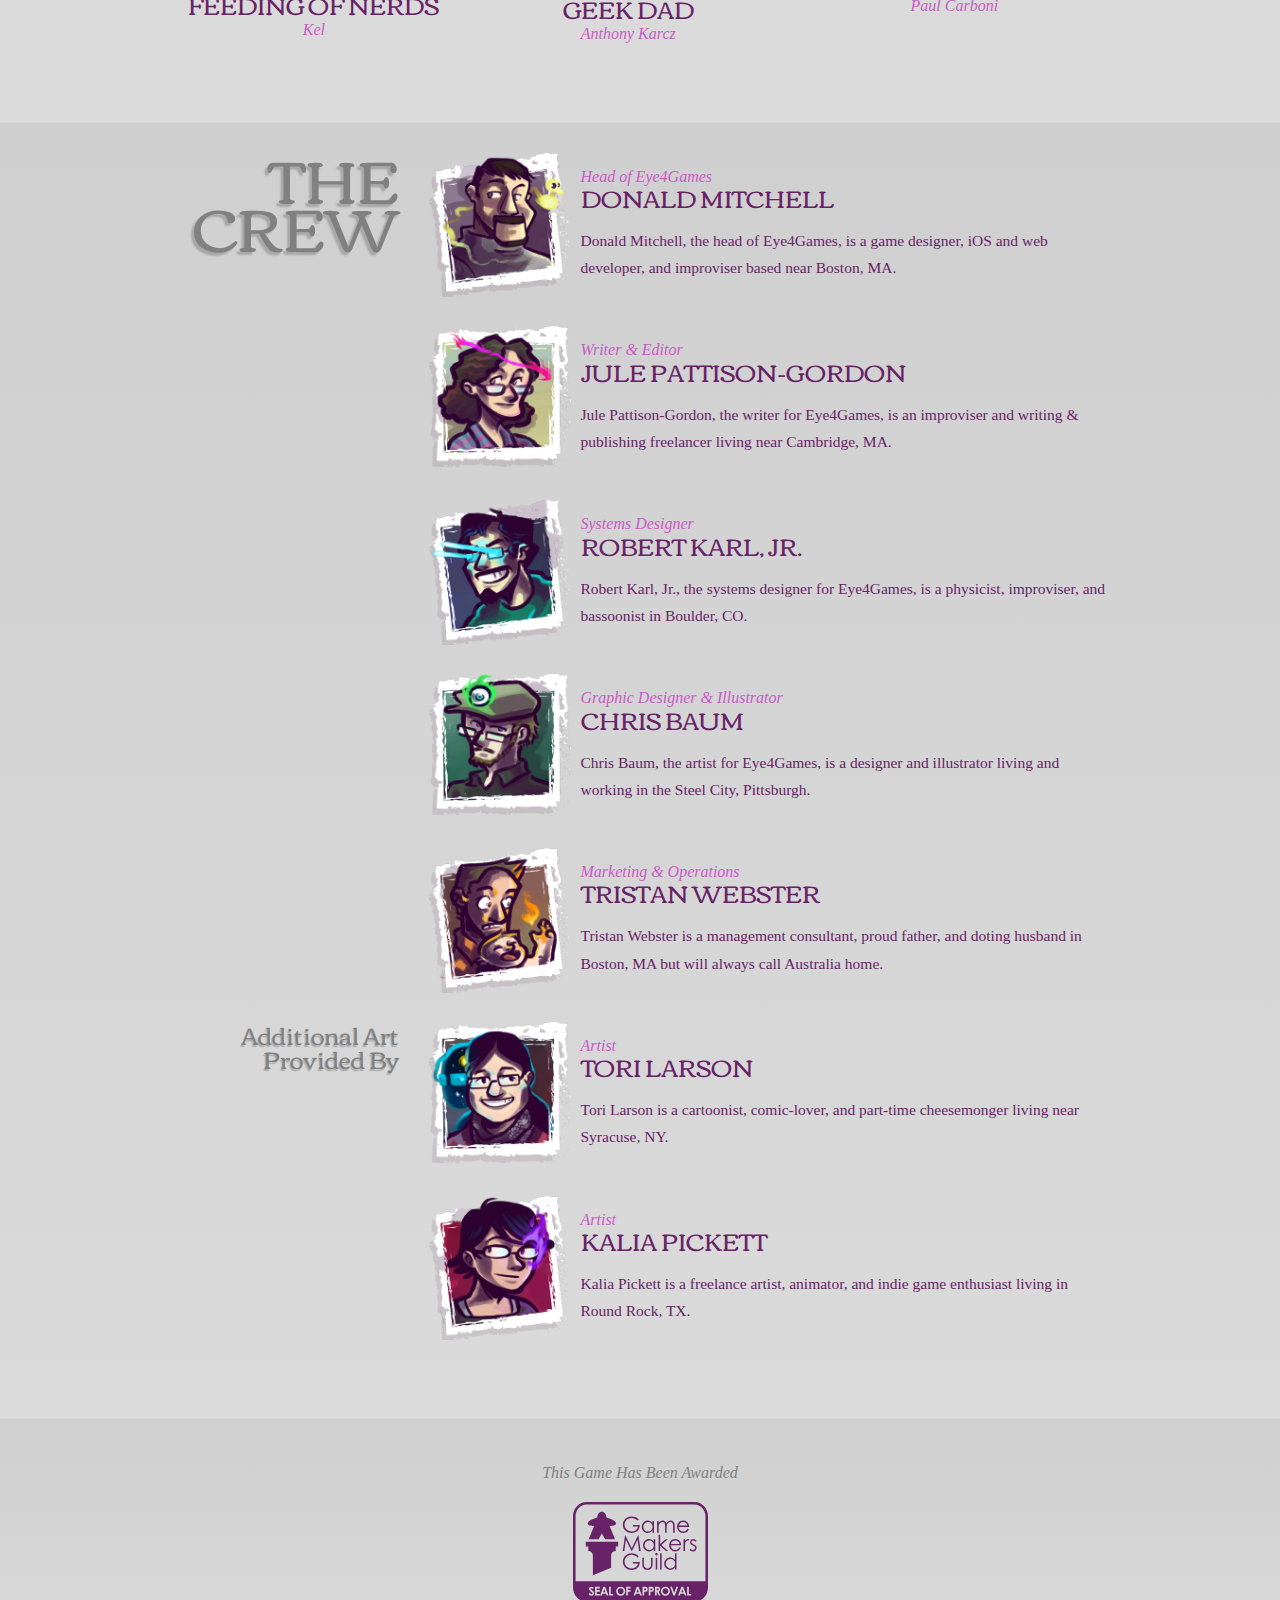
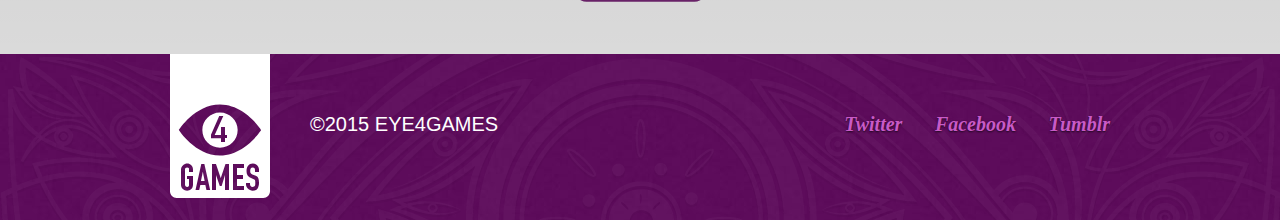
==== commit caa63d93: "Add Seal of Approval" ====
--- a/index.html
+++ b/index.html
@@ -181,6 +181,149 @@
 				</div><!-- mainText -->
 			</div><!-- additionalSupport -->
 		</div><!-- darkenWrap -->
+		
+		<div class="darkenWrap">
+			<div class="container introText awardsGranted">
+				<h3>This Game Has Been Awarded</h3>
+				<a href="http://www.gamemakersguild.com/wordpress/?page_id=21" target="_blank" class="gmgSeal">
+					<svg version="1.1" id="Layer_1" xmlns="http://www.w3.org/2000/svg" xmlns:xlink="http://www.w3.org/1999/xlink" x="0px" y="0px"
+						 width="135px" height="100px" viewBox="0 0 208 154" enable-background="new 0 0 208 154" xml:space="preserve">
+						<path d="M90.558,47.777c3.72,0,6.689-1.109,8.909-3.329s3.341-5.218,3.362-8.993H92.301v2.358h7.789
+							c-0.321,2.259-1.352,4.097-3.089,5.514c-1.738,1.417-3.864,2.125-6.377,2.125c-2.07,0-3.975-0.473-5.713-1.419
+							c-1.738-0.947-3.1-2.248-4.085-3.903c-0.985-1.654-1.479-3.401-1.479-5.239c0-1.793,0.477-3.495,1.429-5.106
+							c0.952-1.61,2.294-2.887,4.027-3.827c1.732-0.941,3.556-1.412,5.472-1.412c1.538,0,3.119,0.347,4.741,1.038
+							c1.621,0.692,3.113,1.708,4.475,3.047l1.894-1.793c-1.738-1.649-3.521-2.849-5.348-3.596c-1.826-0.747-3.775-1.121-5.845-1.121
+							c-2.558,0-4.85,0.562-6.875,1.686c-2.026,1.124-3.621,2.683-4.783,4.675c-1.162,1.993-1.743,4.146-1.743,6.46
+							c0,3.111,1.013,5.852,3.039,8.221C82.464,46.239,86.04,47.777,90.558,47.777z"/>
+						<path d="M115.21,47.628c1.439,0,2.766-0.299,3.978-0.896s2.306-1.489,3.28-2.674v3.105h2.291V29.096h-2.291v3.321
+							c-0.908-1.263-1.963-2.209-3.164-2.84c-1.201-0.632-2.544-0.947-4.027-0.947c-2.568,0-4.766,0.925-6.593,2.773
+							c-1.826,1.85-2.739,4.074-2.739,6.676c0,2.657,0.904,4.913,2.715,6.768C110.469,46.701,112.653,47.628,115.21,47.628z
+							 M109.272,34.505c0.646-1.149,1.518-2.043,2.612-2.679s2.289-0.954,3.583-0.954c2.013,0,3.707,0.702,5.084,2.106
+							c1.377,1.405,2.065,3.152,2.065,5.242c0,1.371-0.308,2.604-0.921,3.699c-0.614,1.095-1.49,1.962-2.629,2.604
+							c-1.14,0.642-2.345,0.962-3.616,0.962c-1.261,0-2.441-0.323-3.542-0.97c-1.1-0.647-1.977-1.551-2.629-2.712
+							s-0.979-2.378-0.979-3.649C108.302,36.871,108.625,35.655,109.272,34.505z"/>
+						<path d="M131.958,39.508c0-2.259,0.225-3.937,0.673-5.032s1.141-1.968,2.076-2.615s1.939-0.972,3.014-0.972
+							c0.931,0,1.732,0.235,2.408,0.706c0.675,0.471,1.148,1.096,1.42,1.876c0.271,0.781,0.407,2.262,0.407,4.442v9.25h2.324v-7.074
+							c0-2.591,0.215-4.439,0.646-5.547c0.431-1.106,1.111-1.992,2.044-2.657c0.933-0.664,1.962-0.996,3.087-0.996
+							c0.927,0,1.725,0.222,2.392,0.664c0.668,0.443,1.14,1.027,1.415,1.752c0.276,0.726,0.414,2.057,0.414,3.994v9.864h2.375v-9.864
+							c0-2.259-0.232-3.952-0.696-5.082c-0.464-1.129-1.173-2.009-2.128-2.64c-0.956-0.632-2.058-0.947-3.306-0.947
+							c-1.336,0-2.584,0.368-3.744,1.104s-2.126,1.813-2.899,3.23c-0.365-1.063-0.798-1.88-1.297-2.45
+							c-0.498-0.569-1.142-1.026-1.929-1.369c-0.787-0.344-1.618-0.516-2.493-0.516c-1.297,0-2.533,0.354-3.708,1.063
+							c-0.854,0.531-1.685,1.373-2.494,2.523v-3.121h-2.324v18.067h2.324V39.508z"/>
+						<path d="M176.154,45.253c0.843-0.774,1.585-1.793,2.228-3.056l-1.96-1.029c-0.709,1.181-1.368,2.035-1.979,2.564
+							c-0.609,0.529-1.35,0.954-2.22,1.273c-0.87,0.32-1.765,0.479-2.685,0.479c-1.907,0-3.509-0.671-4.806-2.013
+							s-1.968-3.062-2.012-5.161h16.258c-0.022-2.469-0.687-4.527-1.994-6.178c-1.84-2.335-4.3-3.504-7.38-3.504
+							c-2.992,0-5.38,1.141-7.164,3.421c-1.407,1.794-2.11,3.837-2.11,6.128c0,2.436,0.831,4.62,2.493,6.552s3.967,2.897,6.914,2.897
+							c1.33,0,2.521-0.202,3.574-0.606C174.365,46.618,175.312,46.028,176.154,45.253z M165.066,32.566
+							c1.274-1.141,2.798-1.711,4.572-1.711c1.075,0,2.1,0.228,3.075,0.681c0.976,0.454,1.76,1.052,2.354,1.794
+							c0.593,0.741,1.045,1.732,1.354,2.973h-13.468C163.431,34.642,164.135,33.396,165.066,32.566z"/>
+						<polygon points="100.367,51.168 90.532,71.212 80.602,51.168 80.205,51.168 76.708,75.596 79.065,75.596 
+							81.466,57.993 90.205,75.596 90.829,75.596 99.467,58.126 101.881,75.596 104.274,75.596 100.759,51.168 	"/>
+						<path d="M126.692,75.596V57.528h-2.291v3.321c-0.908-1.263-1.963-2.209-3.164-2.84
+							c-1.201-0.632-2.544-0.947-4.027-0.947c-2.568,0-4.766,0.925-6.593,2.773c-1.826,1.85-2.739,4.074-2.739,6.676
+							c0,2.657,0.904,4.913,2.715,6.768c1.81,1.854,3.994,2.781,6.551,2.781c1.439,0,2.766-0.299,3.978-0.896s2.306-1.489,3.28-2.674
+							v3.105H126.692z M123.63,70.353c-0.614,1.095-1.49,1.962-2.629,2.604c-1.14,0.642-2.345,0.962-3.616,0.962
+							c-1.261,0-2.441-0.323-3.542-0.97c-1.1-0.647-1.977-1.551-2.629-2.712s-0.979-2.378-0.979-3.649c0-1.283,0.323-2.499,0.971-3.649
+							c0.646-1.149,1.518-2.043,2.612-2.679s2.289-0.954,3.583-0.954c2.013,0,3.707,0.702,5.084,2.106
+							c1.377,1.405,2.065,3.152,2.065,5.242C124.551,68.024,124.243,69.258,123.63,70.353z"/>
+						<polygon points="134.232,67.461 143.332,75.596 146.604,75.596 136.093,66.146 146.023,57.528 142.609,57.528 
+							134.232,64.819 134.232,50.553 131.908,50.553 131.908,75.596 134.232,75.596 	"/>
+						<path d="M164.771,60.566c-1.84-2.335-4.3-3.504-7.38-3.504c-2.992,0-5.38,1.141-7.164,3.421
+							c-1.407,1.794-2.11,3.837-2.11,6.128c0,2.436,0.831,4.62,2.493,6.552s3.967,2.897,6.914,2.897c1.33,0,2.521-0.202,3.574-0.606
+							c1.053-0.403,2-0.993,2.842-1.769c0.843-0.774,1.585-1.793,2.228-3.056l-1.96-1.029c-0.709,1.181-1.368,2.035-1.979,2.564
+							c-0.609,0.529-1.35,0.954-2.22,1.273c-0.87,0.32-1.765,0.479-2.685,0.479c-1.907,0-3.509-0.671-4.806-2.013
+							s-1.968-3.062-2.012-5.161h16.258C166.742,64.275,166.078,62.217,164.771,60.566z M150.739,64.735
+							c0.477-1.661,1.181-2.906,2.112-3.736c1.274-1.141,2.798-1.711,4.572-1.711c1.075,0,2.1,0.228,3.075,0.681
+							c0.976,0.454,1.76,1.052,2.354,1.794c0.593,0.741,1.045,1.732,1.354,2.973H150.739z"/>
+						<path d="M174.835,57.835c-0.786,0.515-1.533,1.293-2.242,2.333v-2.64h-2.374v18.067h2.374v-6.111
+							c0-3.133,0.144-5.214,0.432-6.244c0.377-1.339,0.925-2.327,1.645-2.964s1.467-0.955,2.242-0.955c0.332,0,0.741,0.105,1.229,0.315
+							l1.212-1.959c-0.73-0.41-1.417-0.615-2.059-0.615C176.44,57.062,175.621,57.32,174.835,57.835z"/>
+						<path d="M185.985,65.316c-1.421-0.73-2.353-1.367-2.796-1.91c-0.444-0.531-0.666-1.09-0.666-1.677
+							c0-0.664,0.27-1.246,0.808-1.744s1.185-0.747,1.939-0.747c1.188,0,2.403,0.604,3.646,1.811l1.495-1.545
+							c-1.686-1.627-3.36-2.441-5.023-2.441c-1.432,0-2.615,0.454-3.552,1.362c-0.938,0.907-1.405,2.048-1.405,3.421
+							c0,1.052,0.294,1.987,0.882,2.807s1.697,1.649,3.328,2.49c1.52,0.775,2.496,1.418,2.929,1.927c0.433,0.521,0.649,1.112,0.649,1.777
+							c0,0.808-0.327,1.511-0.982,2.108c-0.654,0.598-1.448,0.896-2.38,0.896c-1.332,0-2.591-0.669-3.778-2.009l-1.462,1.66
+							c0.621,0.798,1.405,1.423,2.354,1.877s1.943,0.681,2.985,0.681c1.563,0,2.866-0.515,3.908-1.544c1.043-1.03,1.564-2.286,1.564-3.77
+							c0-1.052-0.306-1.999-0.916-2.84C188.892,67.076,187.716,66.213,185.985,65.316z"/>
+						<path d="M92.301,94.678h7.789c-0.321,2.259-1.352,4.097-3.089,5.514c-1.738,1.417-3.864,2.125-6.377,2.125
+							c-2.07,0-3.975-0.473-5.713-1.419c-1.738-0.947-3.1-2.248-4.085-3.903c-0.985-1.654-1.479-3.401-1.479-5.239
+							c0-1.793,0.477-3.495,1.429-5.106c0.952-1.61,2.294-2.887,4.027-3.827c1.732-0.941,3.556-1.412,5.472-1.412
+							c1.538,0,3.119,0.347,4.741,1.038c1.621,0.692,3.113,1.708,4.475,3.047l1.894-1.793c-1.738-1.649-3.521-2.849-5.348-3.596
+							c-1.826-0.747-3.775-1.121-5.845-1.121c-2.558,0-4.85,0.562-6.875,1.686c-2.026,1.124-3.621,2.683-4.783,4.675
+							c-1.162,1.993-1.743,4.146-1.743,6.46c0,3.111,1.013,5.852,3.039,8.221c2.634,3.078,6.21,4.616,10.728,4.616
+							c3.72,0,6.689-1.109,8.909-3.329s3.341-5.218,3.362-8.993H92.301V94.678z"/>
+						<path d="M120.233,94.396c0,2.259-0.117,3.736-0.35,4.434c-0.344,1.02-0.968,1.841-1.871,2.467
+							c-0.903,0.625-2.004,0.938-3.301,0.938c-1.298,0-2.415-0.32-3.352-0.963c-0.937-0.642-1.571-1.517-1.904-2.624
+							c-0.222-0.774-0.333-2.191-0.333-4.251V85.96h-2.324v8.701c0,2.568,0.29,4.492,0.871,5.771c0.582,1.279,1.462,2.275,2.641,2.989
+							c1.18,0.715,2.649,1.071,4.409,1.071c1.761,0,3.225-0.356,4.393-1.071c1.168-0.714,2.043-1.702,2.624-2.964s0.871-3.139,0.871-5.63
+							V85.96h-2.374V94.396z"/>
+						<path d="M128.578,78.52c-0.519,0-0.965,0.188-1.34,0.564c-0.375,0.377-0.562,0.831-0.562,1.362
+							c0,0.521,0.188,0.969,0.562,1.345c0.375,0.377,0.821,0.564,1.34,0.564c0.528,0,0.98-0.188,1.355-0.564
+							c0.375-0.376,0.562-0.824,0.562-1.345c0-0.531-0.188-0.985-0.562-1.362C129.559,78.708,129.106,78.52,128.578,78.52z"/>
+						<rect x="127.424" y="85.96" width="2.324" height="18.067"/>
+						<rect x="134.232" y="78.984" width="2.324" height="25.043"/>
+						<path d="M157.133,89.281c-0.908-1.263-1.963-2.209-3.164-2.84c-1.201-0.632-2.544-0.947-4.027-0.947
+							c-2.568,0-4.766,0.925-6.593,2.773c-1.826,1.85-2.739,4.074-2.739,6.676c0,2.657,0.904,4.913,2.715,6.768
+							c1.81,1.854,3.994,2.781,6.551,2.781c1.439,0,2.766-0.299,3.978-0.896s2.306-1.489,3.28-2.674v3.105h2.291V78.984h-2.291V89.281z
+							 M156.361,98.784c-0.614,1.095-1.49,1.962-2.629,2.604c-1.14,0.642-2.345,0.962-3.616,0.962c-1.261,0-2.441-0.323-3.542-0.97
+							c-1.1-0.647-1.977-1.551-2.629-2.712s-0.979-2.378-0.979-3.649c0-1.283,0.323-2.499,0.971-3.649
+							c0.646-1.149,1.518-2.043,2.612-2.679s2.289-0.954,3.583-0.954c2.013,0,3.707,0.702,5.084,2.106
+							c1.377,1.405,2.065,3.152,2.065,5.242C157.282,96.456,156.975,97.689,156.361,98.784z"/>
+						<path d="M32.687,36.713l-8.541,20.611H39.37l5.079-8.834l5.079,8.834h15.223l-8.539-20.611
+							c0,0,10.011,0.738,10.011-4.045c0-4.787-14.797-8.833-14.797-8.833c0-8.749-6.977-8.833-6.977-8.833s-6.975-0.039-6.975,8.833
+							c0,0-14.801,4.046-14.801,8.833C22.674,37.451,32.687,36.713,32.687,36.713z"/>
+						<path d="M19.77,68.336h3.821v7.194c0,0,7.031,0,7.031,7.194v30.086l28.124-11.642V82.725c0,0,0-7.194,7.03-7.194
+							v-7.194h3.822v-7.195H19.77V68.336z"/>
+						<path d="M142.41,132.861c-1.242,0-2.285,0.432-3.131,1.295c-0.846,0.862-1.269,1.96-1.269,3.291
+							c0,1.483,0.532,2.656,1.597,3.52c0.828,0.675,1.777,1.012,2.848,1.012c1.211,0,2.242-0.438,3.095-1.312
+							c0.852-0.875,1.277-1.954,1.277-3.237c0-1.276-0.429-2.356-1.287-3.241C144.683,133.304,143.639,132.861,142.41,132.861z"/>
+						<path d="M131.643,133.798c-0.151-0.217-0.354-0.372-0.609-0.467c-0.254-0.095-0.721-0.142-1.399-0.142h-0.7v2.754
+							h0.8c0.812,0,1.371-0.107,1.677-0.32c0.307-0.214,0.459-0.567,0.459-1.062C131.869,134.269,131.794,134.015,131.643,133.798z"/>
+						<polygon points="46.362,138.86 49.95,138.86 48.161,134.256 	"/>
+						<path d="M112.046,133.455c-0.292-0.178-0.833-0.266-1.623-0.266h-0.721v2.754h0.812
+							c0.639,0,1.082-0.046,1.331-0.138c0.25-0.092,0.445-0.242,0.589-0.453c0.143-0.21,0.214-0.465,0.214-0.764
+							C112.647,134.07,112.447,133.692,112.046,133.455z"/>
+						<path d="M73.516,132.861c-1.242,0-2.285,0.432-3.131,1.295c-0.846,0.862-1.269,1.96-1.269,3.291
+							c0,1.483,0.532,2.656,1.597,3.52c0.828,0.675,1.777,1.012,2.848,1.012c1.211,0,2.242-0.438,3.095-1.312
+							c0.852-0.875,1.277-1.954,1.277-3.237c0-1.276-0.429-2.356-1.287-3.241C75.788,133.304,74.744,132.861,73.516,132.861z"/>
+						<polygon points="97.882,138.86 101.47,138.86 99.681,134.256 	"/>
+						<path d="M121.57,133.455c-0.292-0.178-0.833-0.266-1.623-0.266h-0.721v2.754h0.812c0.639,0,1.082-0.046,1.331-0.138
+							c0.25-0.092,0.445-0.242,0.589-0.453c0.143-0.21,0.214-0.465,0.214-0.764C122.172,134.07,121.972,133.692,121.57,133.455z"/>
+						<polygon points="166.599,138.86 170.187,138.86 168.397,134.256 	"/>
+						<path d="M187.192,0H20.809C9.341,0,0.012,9.84,0.012,21.935v109.83c0,12.095,9.329,21.935,20.797,21.935h166.384
+							c11.467,0,20.796-9.84,20.796-21.935V21.935C207.988,9.84,198.659,0,187.192,0z M31.341,143.374
+							c-0.761,0.717-1.753,1.075-2.976,1.075c-0.956,0-1.788-0.233-2.497-0.701c-0.708-0.469-1.315-1.204-1.82-2.207l2.146-1.295
+							c0.646,1.186,1.389,1.778,2.229,1.778c0.438,0,0.807-0.128,1.104-0.383c0.299-0.256,0.448-0.55,0.448-0.885
+							c0-0.304-0.113-0.607-0.339-0.911c-0.225-0.305-0.721-0.77-1.488-1.396c-1.461-1.191-2.405-2.11-2.831-2.758
+							c-0.427-0.647-0.64-1.293-0.64-1.938c0-0.931,0.354-1.729,1.063-2.394c0.709-0.666,1.584-0.998,2.624-0.998
+							c0.67,0,1.308,0.154,1.913,0.465c0.605,0.31,1.261,0.875,1.967,1.695l-1.891,1.669c-0.664-0.924-1.34-1.386-2.027-1.386
+							c-0.335,0-0.609,0.09-0.822,0.269c-0.213,0.18-0.319,0.382-0.319,0.606s0.075,0.438,0.228,0.639
+							c0.207,0.268,0.831,0.842,1.873,1.723c0.974,0.814,1.564,1.328,1.771,1.541c0.518,0.522,0.885,1.022,1.101,1.5
+							s0.324,0.998,0.324,1.563C32.481,141.748,32.102,142.656,31.341,143.374z M41.312,133.198h-4.787v2.426h4.787v2.452h-4.787v3.528
+							h4.787v2.508h-7.321V130.7h7.321V133.198z M51.945,144.112l-1.05-2.763h-5.473l-1.091,2.763h-2.653l5.172-13.412h2.59l5.158,13.412
+							H51.945z M61.911,144.112h-6.272V130.7h2.553v10.978h3.72V144.112z M78.465,142.416c-1.348,1.355-2.982,2.033-4.904,2.033
+							c-2.013,0-3.686-0.695-5.018-2.088c-1.332-1.392-1.998-3.045-1.998-4.96c0-1.282,0.311-2.462,0.931-3.537
+							c0.62-1.076,1.474-1.929,2.56-2.558c1.085-0.629,2.255-0.943,3.508-0.943c1.897,0,3.529,0.687,4.895,2.061
+							c1.365,1.373,2.048,3.048,2.048,5.023C80.485,139.404,79.812,141.061,78.465,142.416z M88.652,133.189H84.53v2.435h4.122v2.452
+							H84.53v6.036h-2.534V130.7h6.656V133.189z M103.465,144.112l-1.05-2.763h-5.473l-1.091,2.763h-2.653L98.37,130.7h2.59l5.158,13.412
+							H103.465z M114.385,136.928c-0.489,0.62-1.153,1.052-1.992,1.295c-0.492,0.14-1.39,0.209-2.69,0.209v5.681h-2.553V130.7h2.708
+							c1.465,0,2.521,0.136,3.169,0.406c0.646,0.271,1.157,0.708,1.531,1.312s0.561,1.33,0.561,2.175
+							C115.118,135.529,114.874,136.308,114.385,136.928z M123.909,136.928c-0.489,0.62-1.153,1.052-1.992,1.295
+							c-0.492,0.14-1.39,0.209-2.69,0.209v5.681h-2.553V130.7h2.708c1.465,0,2.521,0.136,3.169,0.406
+							c0.646,0.271,1.157,0.708,1.531,1.312s0.561,1.33,0.561,2.175C124.643,135.529,124.398,136.308,123.909,136.928z M132.184,144.112
+							l-3.017-5.681h-0.233v5.681h-2.553V130.7h2.705c1.481,0,2.536,0.132,3.164,0.396c0.629,0.265,1.134,0.704,1.517,1.317
+							c0.383,0.614,0.574,1.341,0.574,2.18c0,0.881-0.212,1.618-0.634,2.211c-0.423,0.593-1.06,1.041-1.91,1.345l3.178,5.963H132.184z
+							 M147.359,142.416c-1.348,1.355-2.982,2.033-4.904,2.033c-2.013,0-3.686-0.695-5.018-2.088c-1.332-1.392-1.998-3.045-1.998-4.96
+							c0-1.282,0.311-2.462,0.931-3.537c0.62-1.076,1.474-1.929,2.56-2.558c1.085-0.629,2.255-0.943,3.508-0.943
+							c1.897,0,3.529,0.687,4.895,2.061c1.365,1.373,2.048,3.048,2.048,5.023C149.38,139.404,148.707,141.061,147.359,142.416z
+							 M157.05,144.112h-2.462l-4.75-13.412h2.624l3.375,9.528l3.424-9.528h2.621L157.05,144.112z M172.182,144.112l-1.05-2.763h-5.473
+							l-1.091,2.763h-2.653l5.172-13.412h2.59l5.158,13.412H172.182z M182.147,144.112h-6.272V130.7h2.553v10.978h3.72V144.112z
+							 M204.064,121.903H3.936V21.935c0-9.931,7.569-18.011,16.873-18.011h166.384c9.303,0,16.872,8.08,16.872,18.011V121.903z"/>
+					</svg>
+				</a>
+			</div>
+		</div><!-- darkenWrap -->
+		
 	</section>
 	
 	
--- a/css/styles.css
+++ b/css/styles.css
@@ -206,8 +206,8 @@
   -webkit-flex: 0 0 56.5%;
   -ms-flex: 0 0 56.5%;
   flex: 0 0 56.5%;
+  -webkit-align-self: center;
   -ms-flex-item-align: center;
-  -webkit-align-self: center;
   align-self: center;
   padding-right: 10px; }
 
@@ -257,8 +257,8 @@
   height: 50%;
   top: 25%; }
 .backNow aside {
+  -webkit-align-self: center;
   -ms-flex-item-align: center;
-  -webkit-align-self: center;
   align-self: center;
   -webkit-flex: 2 27.5%;
   -ms-flex: 2 27.5%;
@@ -290,8 +290,8 @@
       -ms-flex: 1 50%;
       flex: 1 50%; }
     .printPlay .mainText p {
+      -webkit-align-self: center;
       -ms-flex-item-align: center;
-      -webkit-align-self: center;
       align-self: center;
       color: gray;
       font: normal 1.8em/1.7 "Corben";
@@ -417,6 +417,20 @@
       .mainFooter .footerNav a:hover {
         color: #e2a7e1; }
 
+.awardsGranted {
+  display: block;
+  text-align: center; }
+  .awardsGranted h3 {
+    color: gray;
+    margin-bottom: 20px; }
+
+.gmgSeal {
+  margin: 0 auto; }
+  .gmgSeal svg {
+    fill: #682267; }
+    .gmgSeal svg:hover {
+      fill: #c95ac7; }
+
 #rules aside h2 {
   text-transform: none; }
 #rules aside h2 {
@@ -775,4 +789,3 @@
   h1 {
     font-size: 4em; } }
 
-
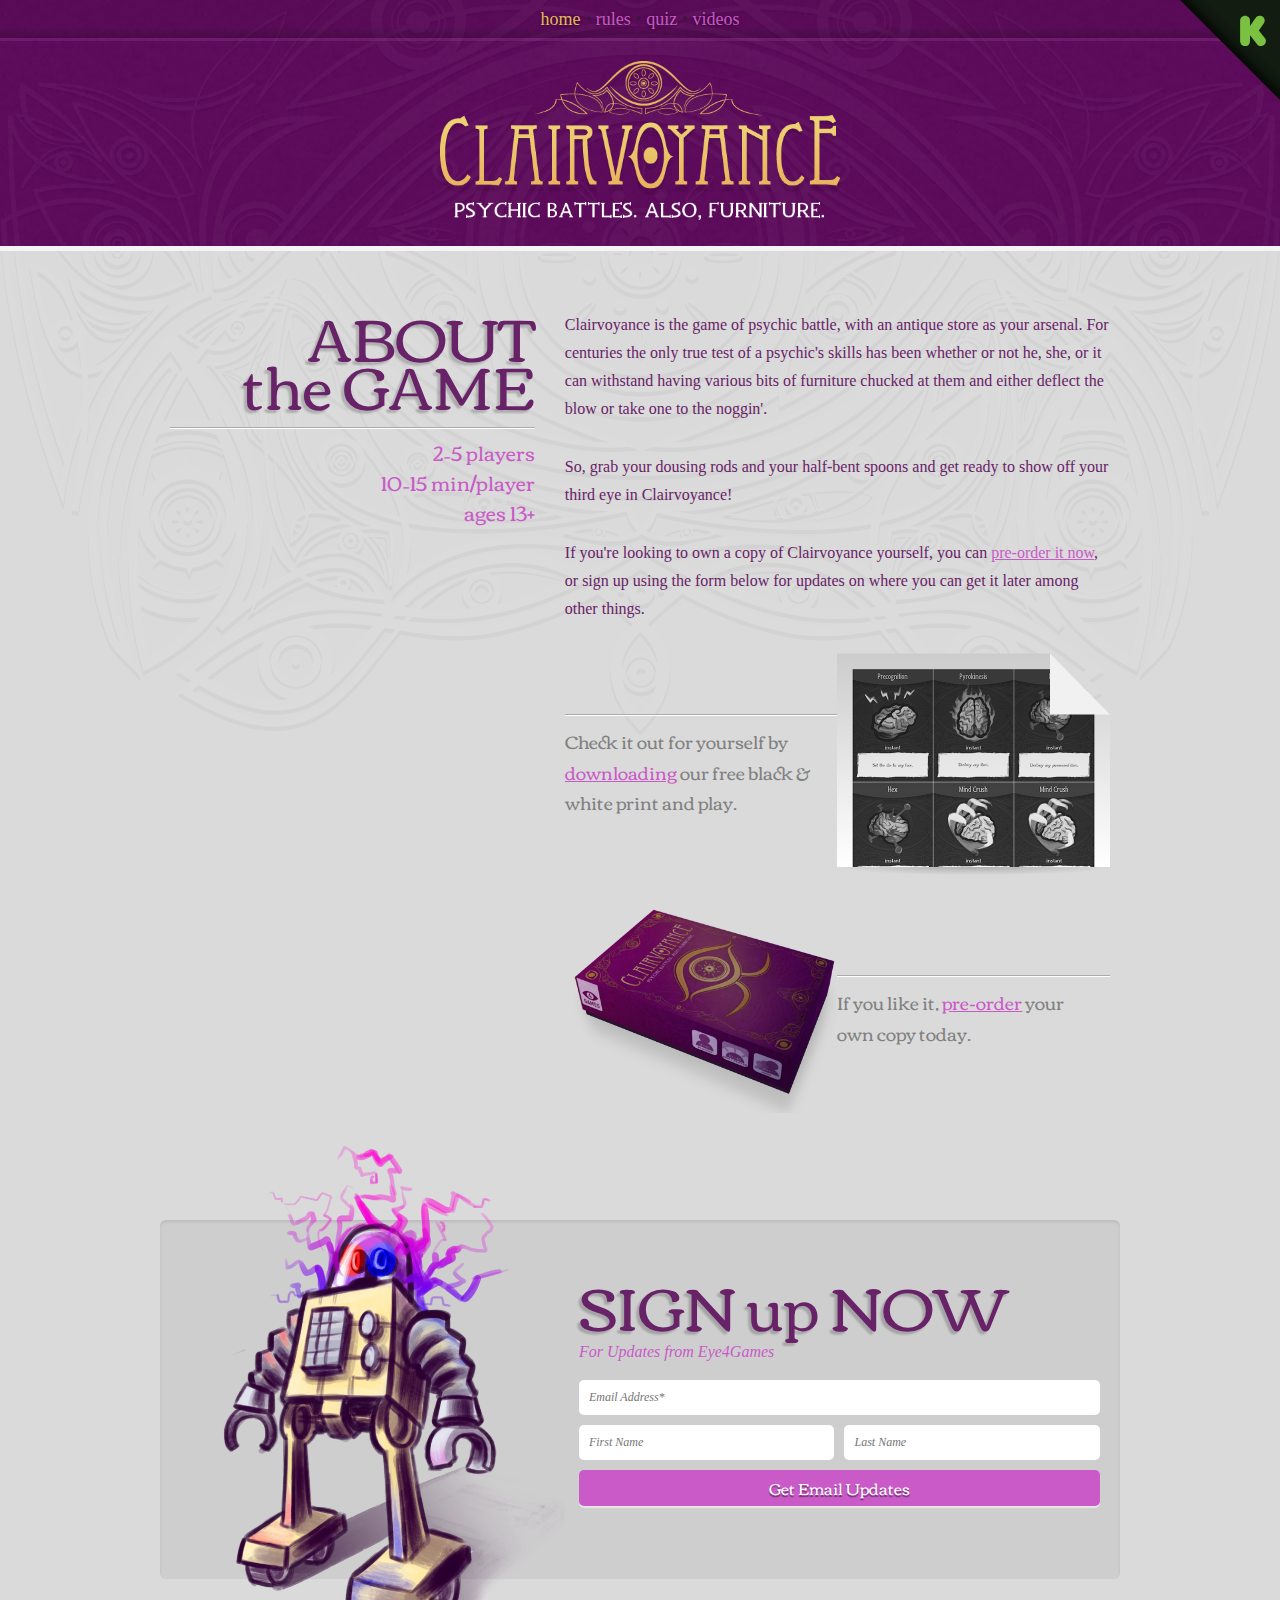
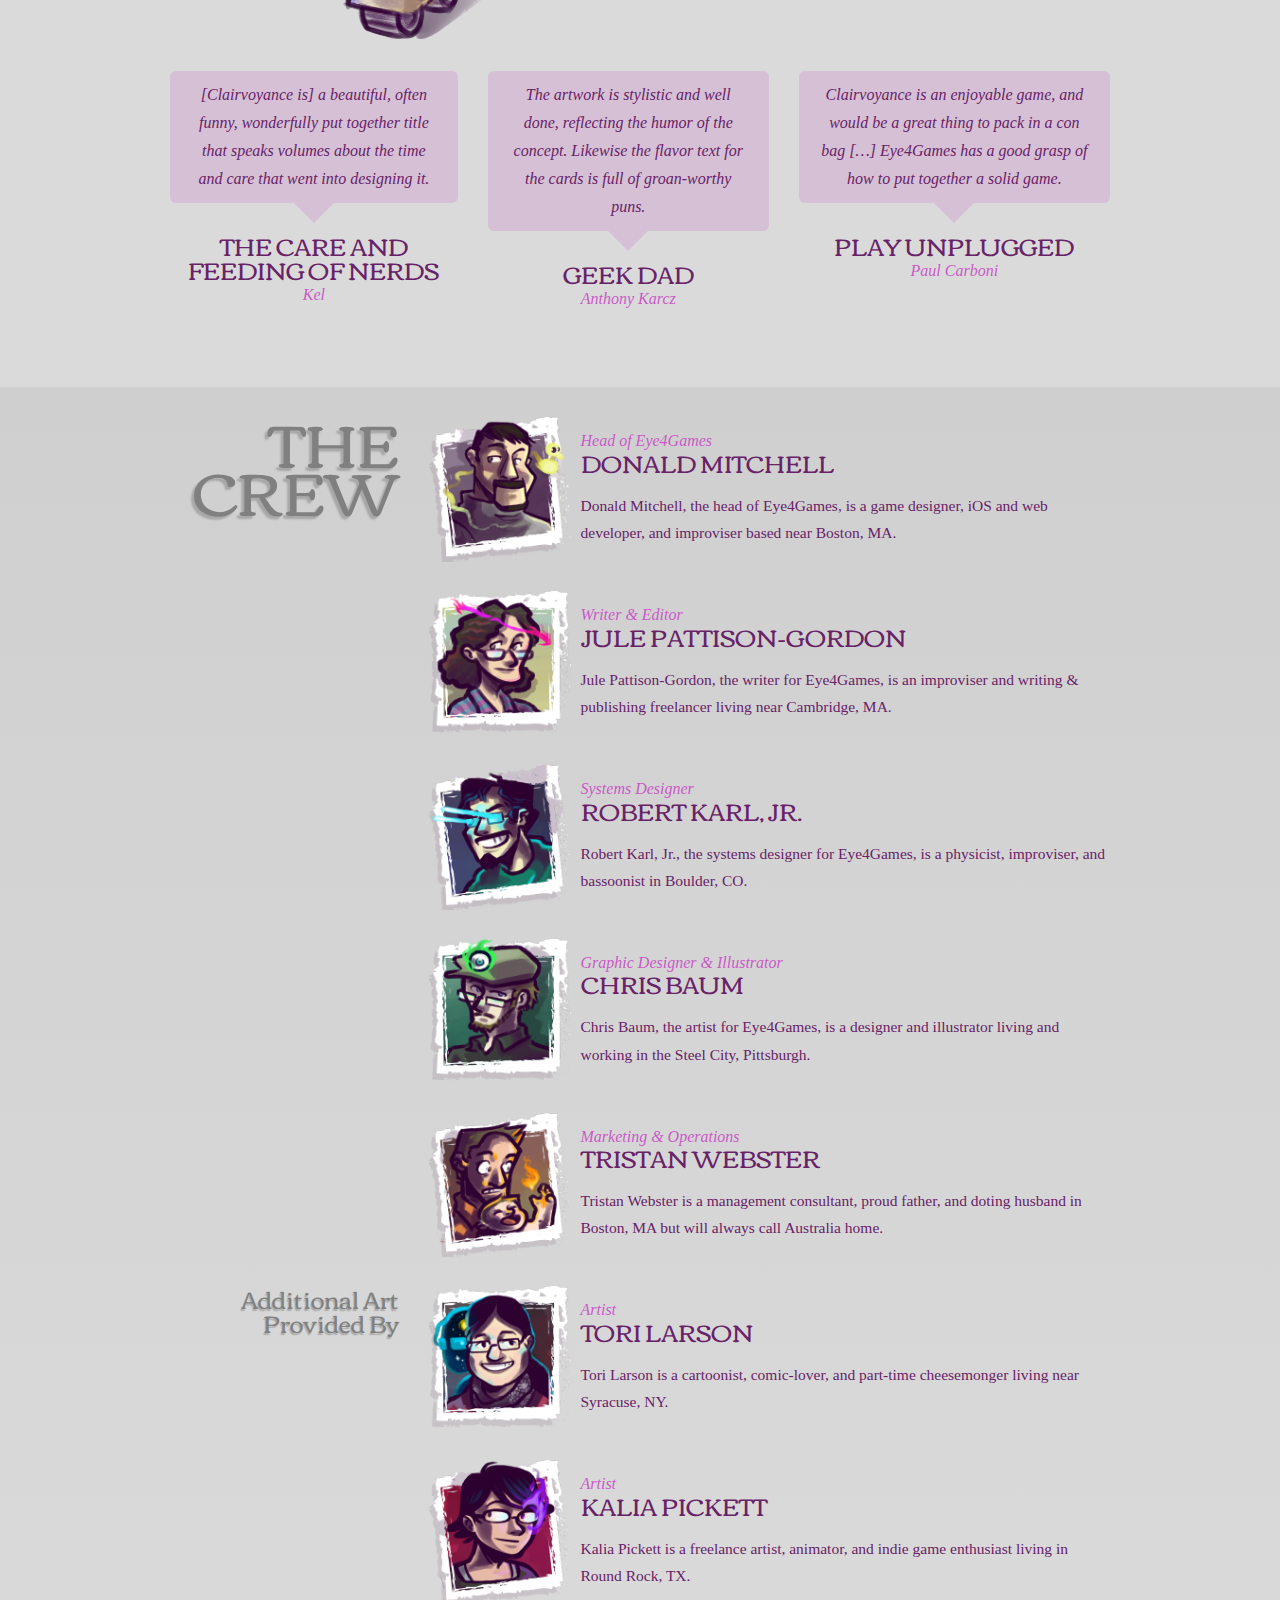
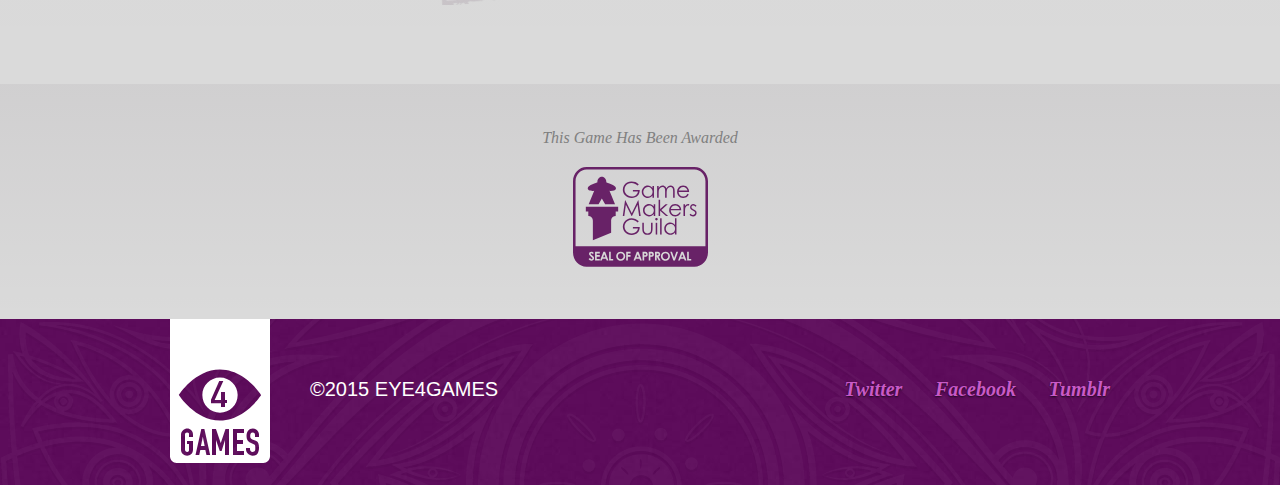
==== commit ed143ea0: "Add preorder" ====
--- a/index.html
+++ b/index.html
@@ -41,7 +41,7 @@
 			<div class="mainText">
 				<p>Clairvoyance is the game of psychic battle, with an antique store as your arsenal. For centuries the only true test of a psychic's skills has been whether or not he, she, or it can withstand having various bits of furniture chucked at them and either deflect the blow or take one to the noggin'.</p>
 				<p>So, grab your dousing rods and your half-bent spoons and get ready to show off your third eye in Clairvoyance!</p>
-				<p>If you're looking to own a copy of Clairvoyance yourself, you can sign up using the form below for updates on when it'll be Kickstarted, and where you can get it later.</p>
+				<p>If you're looking to own a copy of Clairvoyance yourself, you can <a href="https://gum.co/clairvoyance-preorder" target="_blank">pre-order it now</a>, or sign up using the form below for updates on where you can get it later among other things.</p>
 			</div><!-- mainText -->
 		</div><!-- introText -->
 		
@@ -49,6 +49,13 @@
 			<section class="mainText">
 				<p>Check it out for yourself by <a href="https://gumroad.com/l/qkBeE" target="_blank">downloading</a> our free black & white print and play.</p>
 				<a class="pnpExample" href="https://gumroad.com/l/qkBeE" target="_blank"><img src="images/pnp-example.png" alt="print and play example" height="225" width="275" /></a>
+			</section>
+		</div><!-- printPlay -->
+		
+		<div class="container printPlay">
+			<section class="mainText">
+				<a class="pnpExample" href="https://gum.co/clairvoyance-preorder" target="_blank"><img src="images/clairBox.png" alt="print and play example" height="" width="" /></a>
+				<p>If you like it, <a href="https://gum.co/clairvoyance-preorder" target="_blank">pre-order</a> your own copy today.</p>
 			</section>
 		</div><!-- printPlay -->
 		
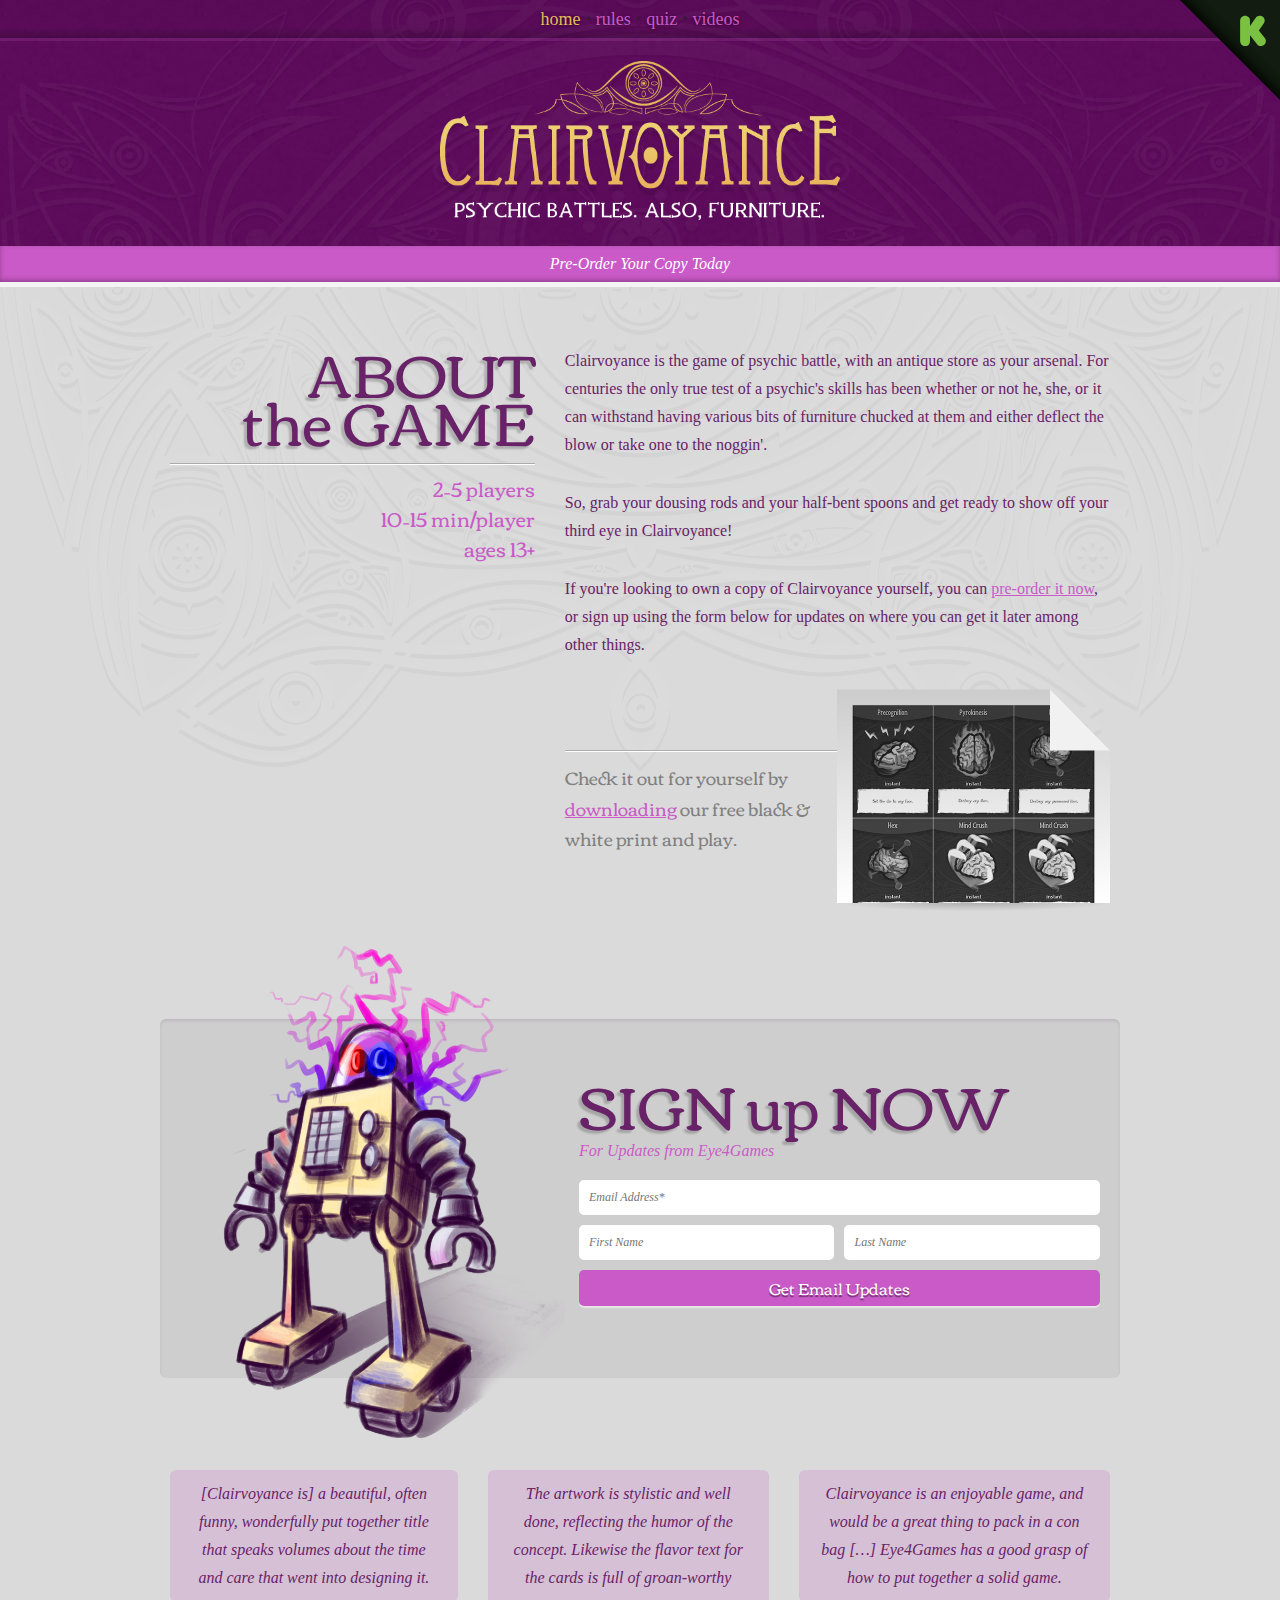
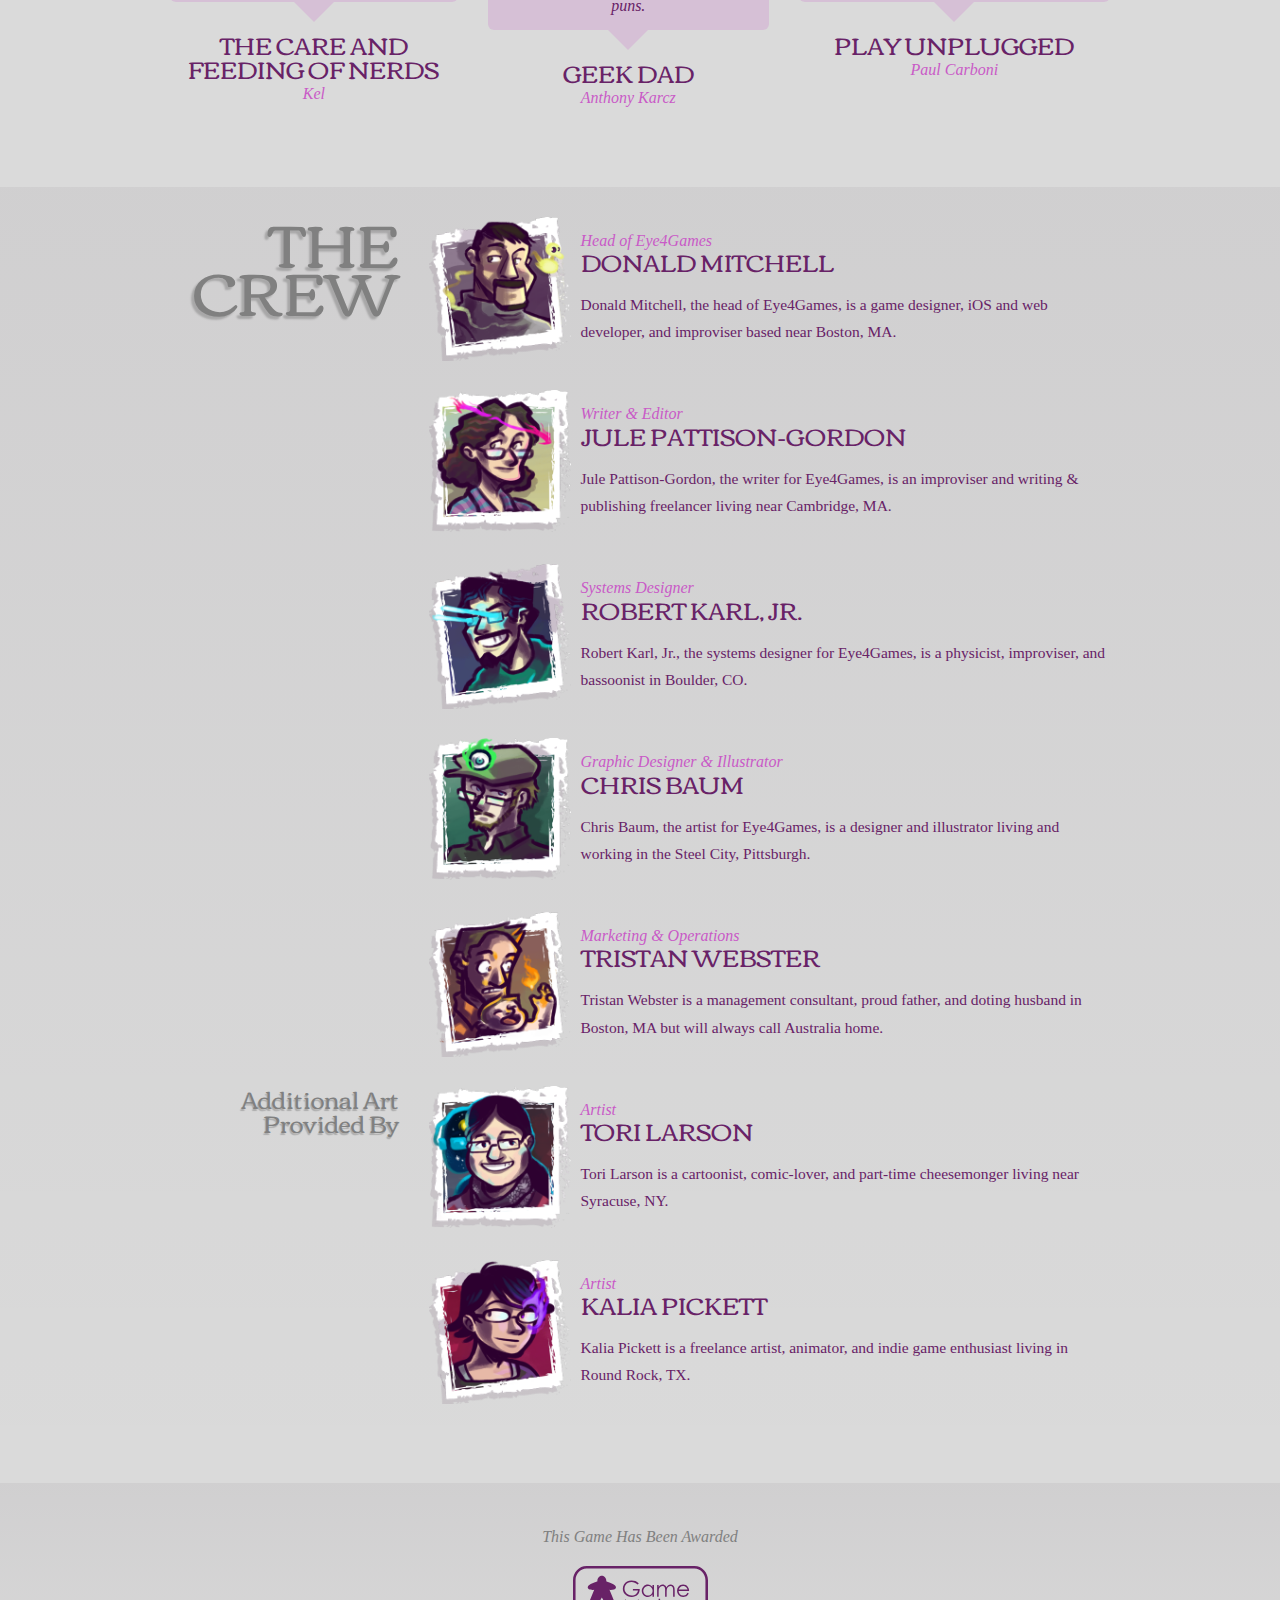
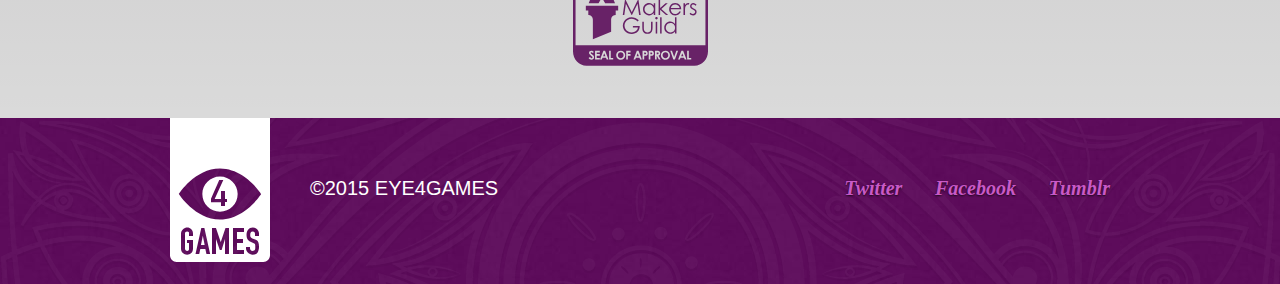
==== commit 7b4a9512: "Change pre-order link to banner" ====
--- a/index.html
+++ b/index.html
@@ -27,6 +27,8 @@
 			<a href="index.html" class="logo"><img src="images/clair-logo.png" width="400" height="163" alt="mainLogo" /></a>
 		</div>
 	</header>
+	
+	<section class="preorderLink"><a href="https://gum.co/clairvoyance-preorder" target="_blank" class="preorderLinkText">Pre-Order Your Copy Today</a></section>
 	
 	<section class="mainContent">
 		<div class="container introText">
@@ -52,11 +54,6 @@
 			</section>
 		</div><!-- printPlay -->
 		
-		<div class="container printPlay">
-			<section class="mainText">
-				<a class="pnpExample" href="https://gum.co/clairvoyance-preorder" target="_blank"><img src="images/clairBox.png" alt="print and play example" height="" width="" /></a>
-				<p>If you like it, <a href="https://gum.co/clairvoyance-preorder" target="_blank">pre-order</a> your own copy today.</p>
-			</section>
 		</div><!-- printPlay -->
 		
 		<div class="container getUpdates">
--- a/css/styles.css
+++ b/css/styles.css
@@ -32,8 +32,6 @@
   border-spacing: 0; }
 
 * {
-  -webkit-box-sizing: border-box;
-  -moz-box-sizing: border-box;
   box-sizing: border-box; }
 
 img, svg {
@@ -79,7 +77,6 @@
   background: #c95ac7;
   border: none;
   border-radius: 5px;
-  -webkit-box-shadow: 0 2px 1px rgba(255, 255, 255, 0.5);
   box-shadow: 0 2px 1px rgba(255, 255, 255, 0.5);
   color: white;
   display: block;
@@ -116,8 +113,6 @@
     margin: 20px auto 0;
     overflow: hidden; }
   header nav.mainNav {
-    background: -webkit-gradient(linear, left top, left bottom, color-stop(70%, rgba(27, 9, 27, 0.05)), to(rgba(27, 9, 27, 0.3)));
-    background: -webkit-linear-gradient(top, rgba(27, 9, 27, 0.05) 70%, rgba(27, 9, 27, 0.3));
     background: linear-gradient(to bottom, rgba(27, 9, 27, 0.05) 70%, rgba(27, 9, 27, 0.3));
     border-bottom: 3px solid rgba(201, 90, 199, 0.2);
     font-size: 1.8em;
@@ -137,9 +132,23 @@
   .kickstarterCorner:hover .style5 {
     fill: white; }
 
+.preorderLink {
+  background: #c95ac7;
+  box-shadow: 0 -2px 5px rgba(27, 9, 27, 0.3) inset; }
+  .preorderLink:hover {
+    background: #b53bb3; }
+  .preorderLinkText {
+    color: white;
+    font-size: medium;
+    font-style: italic;
+    display: block;
+    padding: 10px 0;
+    text-align: center;
+    text-decoration: none; }
+    .preorderLinkText:hover {
+      text-shadow: 0 2px 3px rgba(27, 9, 27, 0.3); }
+
 section.videoPlayer {
-  background: url("../images/video-eyes.png") center center fixed, -webkit-gradient(linear, left top, left bottom, from(#1b091b), to(rgba(27, 9, 27, 0.75))), url("../images/purple-bg.jpg");
-  background: url("../images/video-eyes.png") center center fixed, -webkit-linear-gradient(top, #1b091b, rgba(27, 9, 27, 0.75)), url("../images/purple-bg.jpg");
   background: url("../images/video-eyes.png") center center fixed, linear-gradient(to bottom, #1b091b, rgba(27, 9, 27, 0.75)), url("../images/purple-bg.jpg");
   padding: 20px;
   text-align: center; }
@@ -147,7 +156,6 @@
     max-width: 800px;
     margin: 0 auto; }
   section.videoPlayer .videoWrapper {
-    -webkit-box-shadow: 0px 3px 5px black;
     box-shadow: 0px 3px 5px black;
     height: 0;
     overflow: hidden;
@@ -207,7 +215,6 @@
   -ms-flex: 0 0 56.5%;
   flex: 0 0 56.5%;
   -webkit-align-self: center;
-  -ms-flex-item-align: center;
   align-self: center;
   padding-right: 10px; }
 
@@ -244,7 +251,6 @@
 .colorWrap {
   background: rgba(27, 9, 27, 0.05);
   border-radius: 6px;
-  -webkit-box-shadow: 0 2px 3px rgba(27, 9, 27, 0.1) inset;
   box-shadow: 0 2px 3px rgba(27, 9, 27, 0.1) inset;
   position: absolute;
   left: 20px;
@@ -256,15 +262,16 @@
 .backNow .colorWrap {
   height: 50%;
   top: 25%; }
+
 .backNow aside {
   -webkit-align-self: center;
-  -ms-flex-item-align: center;
   align-self: center;
   -webkit-flex: 2 27.5%;
   -ms-flex: 2 27.5%;
   flex: 2 27.5%;
   padding-right: 10px;
   text-align: left; }
+
 .backNow .mainImage {
   -webkit-flex: 3 72.5%;
   -ms-flex: 3 72.5%;
@@ -273,8 +280,6 @@
   padding-right: 20px; }
 
 .printPlay {
-  -webkit-justify-content: flex-end;
-  -ms-flex-pack: end;
   justify-content: flex-end;
   margin-bottom: 30px; }
   .printPlay .mainText {
@@ -290,8 +295,6 @@
       -ms-flex: 1 50%;
       flex: 1 50%; }
     .printPlay .mainText p {
-      -webkit-align-self: center;
-      -ms-flex-item-align: center;
       align-self: center;
       color: gray;
       font: normal 1.8em/1.7 "Corben";
@@ -334,13 +337,12 @@
       margin-top: 0; }
 
 .darkenWrap {
-  background: -webkit-gradient(linear, left top, left bottom, from(rgba(27, 9, 27, 0.05)), to(rgba(27, 9, 27, 0)));
-  background: -webkit-linear-gradient(top, rgba(27, 9, 27, 0.05), rgba(27, 9, 27, 0));
   background: linear-gradient(to bottom, rgba(27, 9, 27, 0.05), rgba(27, 9, 27, 0));
   padding: 30px 0 50px; }
 
 .theCrew p {
   font-size: 1.55em; }
+
 .theCrew aside {
   -webkit-flex: 0 0 27.5%;
   -ms-flex: 0 0 27.5%;
@@ -348,6 +350,7 @@
   .theCrew aside h1 {
     border-bottom: none;
     color: gray; }
+
 .theCrew .mainText {
   -webkit-flex: 0 0 72.5%;
   -ms-flex: 0 0 72.5%;
@@ -357,7 +360,6 @@
     display: -ms-flexbox;
     display: flex;
     -webkit-align-items: flex-start;
-    -ms-flex-align: start;
     align-items: flex-start;
     margin-bottom: 15px; }
   .theCrew .mainText img {
@@ -398,7 +400,7 @@
     -webkit-flex: 1;
     -ms-flex: 1;
     flex: 1;
-    font: 200 normal 2em/1 "Oswald",Helvetica, Arial, sans-serif;
+    font: 200 normal 2em/1 "Oswald", Helvetica, Arial, sans-serif;
     padding: 30px 0 0 20px;
     text-align: left;
     text-transform: uppercase; }
@@ -433,19 +435,25 @@
 
 #rules aside h2 {
   text-transform: none; }
+
 #rules aside h2 {
   color: gray; }
+
 #rules ol ul {
   margin-left: 20px; }
+
 #rules .mainText li {
   font: normal 400 1.6em/1.75em "Libre Baskerville", Georgia, serif;
   padding-bottom: 15px;
   padding-left: 15px;
   margin-left: 20px; }
+
 #rules .mainText ul {
   list-style-type: disc; }
+
 #rules .mainText ol {
   list-style-type: decimal; }
+
 #rules .mainText img, #rules aside img {
   max-width: 100%;
   width: 100%;
@@ -467,18 +475,13 @@
   max-width: 800px; }
 
 .example {
-  background: -webkit-gradient(linear, left top, left bottom, from(rgba(201, 90, 199, 0.4)), to(rgba(201, 90, 199, 0.2)));
-  background: -webkit-linear-gradient(top, rgba(201, 90, 199, 0.4), rgba(201, 90, 199, 0.2));
   background: linear-gradient(to bottom, rgba(201, 90, 199, 0.4), rgba(201, 90, 199, 0.2));
   border: 4px outset rgba(201, 90, 199, 0.2);
-  -webkit-box-shadow: 0 2px 3px rgba(0, 0, 0, 0.5);
   box-shadow: 0 2px 3px rgba(0, 0, 0, 0.5);
   margin-bottom: 30px;
   padding: 10px 20px 0;
   font-size: .8em; }
   .exampleGray {
-    background: -webkit-gradient(linear, left top, left bottom, from(rgba(128, 128, 128, 0.7)), to(rgba(128, 128, 128, 0.5)));
-    background: -webkit-linear-gradient(top, rgba(128, 128, 128, 0.7), rgba(128, 128, 128, 0.5));
     background: linear-gradient(to bottom, rgba(128, 128, 128, 0.7), rgba(128, 128, 128, 0.5));
     border-color: rgba(192, 192, 192, 0.2);
     color: white; }
@@ -495,6 +498,7 @@
   font: 400 normal 2em/1.2em "Corben";
   margin-bottom: 5px;
   text-transform: uppercase; }
+
 .characterStuff h4 {
   color: #c95ac7;
   font-style: italic;
@@ -503,7 +507,6 @@
 
 #quiz section.videoPlayer {
   background: url("../images/sebastian-bg.png") center center fixed, #1b091b;
-  -webkit-background-size: cover;
   background-size: cover;
   color: #c95ac7; }
   #quiz section.videoPlayer.withSebastian {
@@ -514,14 +517,16 @@
       color: #c95ac7; }
     #quiz section.videoPlayer .introText main {
       overflow: hidden; }
+
 #quiz button {
   cursor: pointer;
   margin: 0 auto;
   max-width: 300px; }
+
 #quiz .errorMessage {
   background: #c95ac7;
   color: white;
-  font: 400 normal 1em/1 "Libre Baskerville",Georgia,serif;
+  font: 400 normal 1em/1 "Libre Baskerville", Georgia, serif;
   margin: 10px auto 0;
   max-width: 400px;
   padding: 3px 5px;
@@ -535,7 +540,7 @@
   margin-bottom: 30px; }
   .answers label {
     display: block;
-    font: 400 1.5em/1.75em "Libre Baskerville",Georgia,serif;
+    font: 400 1.5em/1.75em "Libre Baskerville", Georgia, serif;
     margin-bottom: 10px;
     padding-bottom: 7px 5px;
     padding-left: 25px; }
@@ -558,15 +563,12 @@
   -ms-flex-wrap: wrap;
   flex-wrap: wrap;
   -webkit-justify-content: space-around;
-  -ms-flex-pack: distribute;
   justify-content: space-around; }
 
 label[for^="videoChoice"] {
   -webkit-flex: 0 1 30%;
   -ms-flex: 0 1 30%;
   flex: 0 1 30%;
-  background: -webkit-gradient(linear, left top, left bottom, from(rgba(27, 9, 27, 0.8)), to(rgba(27, 9, 27, 0.5)));
-  background: -webkit-linear-gradient(top, rgba(27, 9, 27, 0.8), rgba(27, 9, 27, 0.5));
   background: linear-gradient(to bottom, rgba(27, 9, 27, 0.8), rgba(27, 9, 27, 0.5));
   border: 2px white outset;
   border-radius: 4px;
@@ -577,7 +579,6 @@
     border-radius: 2px;
     width: 100%;
     opacity: .5;
-    -webkit-transition: .2s opacity;
     transition: .2s opacity; }
   label[for^="videoChoice"] small {
     display: block;
@@ -609,6 +610,7 @@
 @media screen and (max-width: 960px) {
   h1 {
     font-size: 6vw; } }
+
 @media screen and (max-width: 800px) {
   .mainFooter .textContainer {
     -webkit-flex-wrap: wrap;
@@ -622,15 +624,14 @@
     text-align: right; }
   .mainFooter .footerNav {
     padding-top: 10px; } }
+
 @media screen and (max-width: 765px) {
   .pnpExample {
     display: none; }
-
   .kickstarterCorner {
     width: 75px; }
     .kickstarterCorner svg {
       height: 75px; }
-
   .someQuotes {
     -webkit-flex-wrap: wrap;
     -ms-flex-wrap: wrap;
@@ -640,6 +641,7 @@
       -ms-flex: 0 100%;
       flex: 0 100%;
       padding: 0; } }
+
 @media screen and (max-width: 686px) {
   .getUpdates .mainText, .getUpdates .characterImage {
     -webkit-flex: 1;
@@ -648,12 +650,10 @@
   .getUpdates .colorWrap {
     height: 80%;
     top: 10%; }
-
   .backNow aside, .backNow .mainImage, .backNow .colorWrap {
     -webkit-flex: 1;
     -ms-flex: 1;
     flex: 1; }
-
   .theCrew {
     -webkit-flex-wrap: wrap;
     -ms-flex-wrap: wrap;
@@ -666,7 +666,6 @@
       text-align: center;
       padding-right: 0;
       padding-bottom: 30px; }
-
   label[for^="videoChoice"] {
     -webkit-flex: 0 1 45%;
     -ms-flex: 0 1 45%;
@@ -680,6 +679,7 @@
       margin-right: 0; }
     label[for^="videoChoice"]:nth-child(odd) {
       margin-left: 0; } }
+
 @media screen and (max-width: 580px) {
   .getUpdates {
     -webkit-flex-wrap: wrap;
@@ -707,13 +707,13 @@
       top: 0;
       bottom: 0;
       margin: 100px 0 0; }
-
   .mainFooter .copyright, .mainFooter .footerNav {
     padding-top: 0; }
   .mainFooter .footerNav a {
     display: block;
     margin: 0;
     padding: 10px 0 0; } }
+
 @media screen and (max-width: 565px) {
   .introText {
     -webkit-flex-wrap: wrap;
@@ -727,12 +727,10 @@
       text-align: center;
       padding-right: 0;
       padding-bottom: 30px; }
-
   .printPlay .mainText {
     -webkit-flex: 1 100%;
     -ms-flex: 1 100%;
     flex: 1 100%; }
-
   .backNow {
     -webkit-flex-wrap: wrap;
     -ms-flex-wrap: wrap;
@@ -752,7 +750,6 @@
       top: 0;
       bottom: 0;
       margin: 30px 0 0; }
-
   .theCrew .mainText {
     text-align: center; }
     .theCrew .mainText .crewProfile {
@@ -767,9 +764,9 @@
     .theCrew .mainText img {
       margin: 0 auto;
       width: 200px; }
-
   .sebastianWelcome {
     display: none; } }
+
 @media screen and (max-width: 510px) {
   label[for^="videoChoice"] {
     -webkit-flex: 0 1 100%;
@@ -780,12 +777,11 @@
       margin-right: 0; }
     label[for^="videoChoice"]:nth-child(4) {
       margin-left: 0; } }
+
 @media screen and (max-width: 400px) {
   .kickstarterCorner {
     width: 50px; }
     .kickstarterCorner svg {
       height: 50px; }
-
   h1 {
     font-size: 4em; } }
-
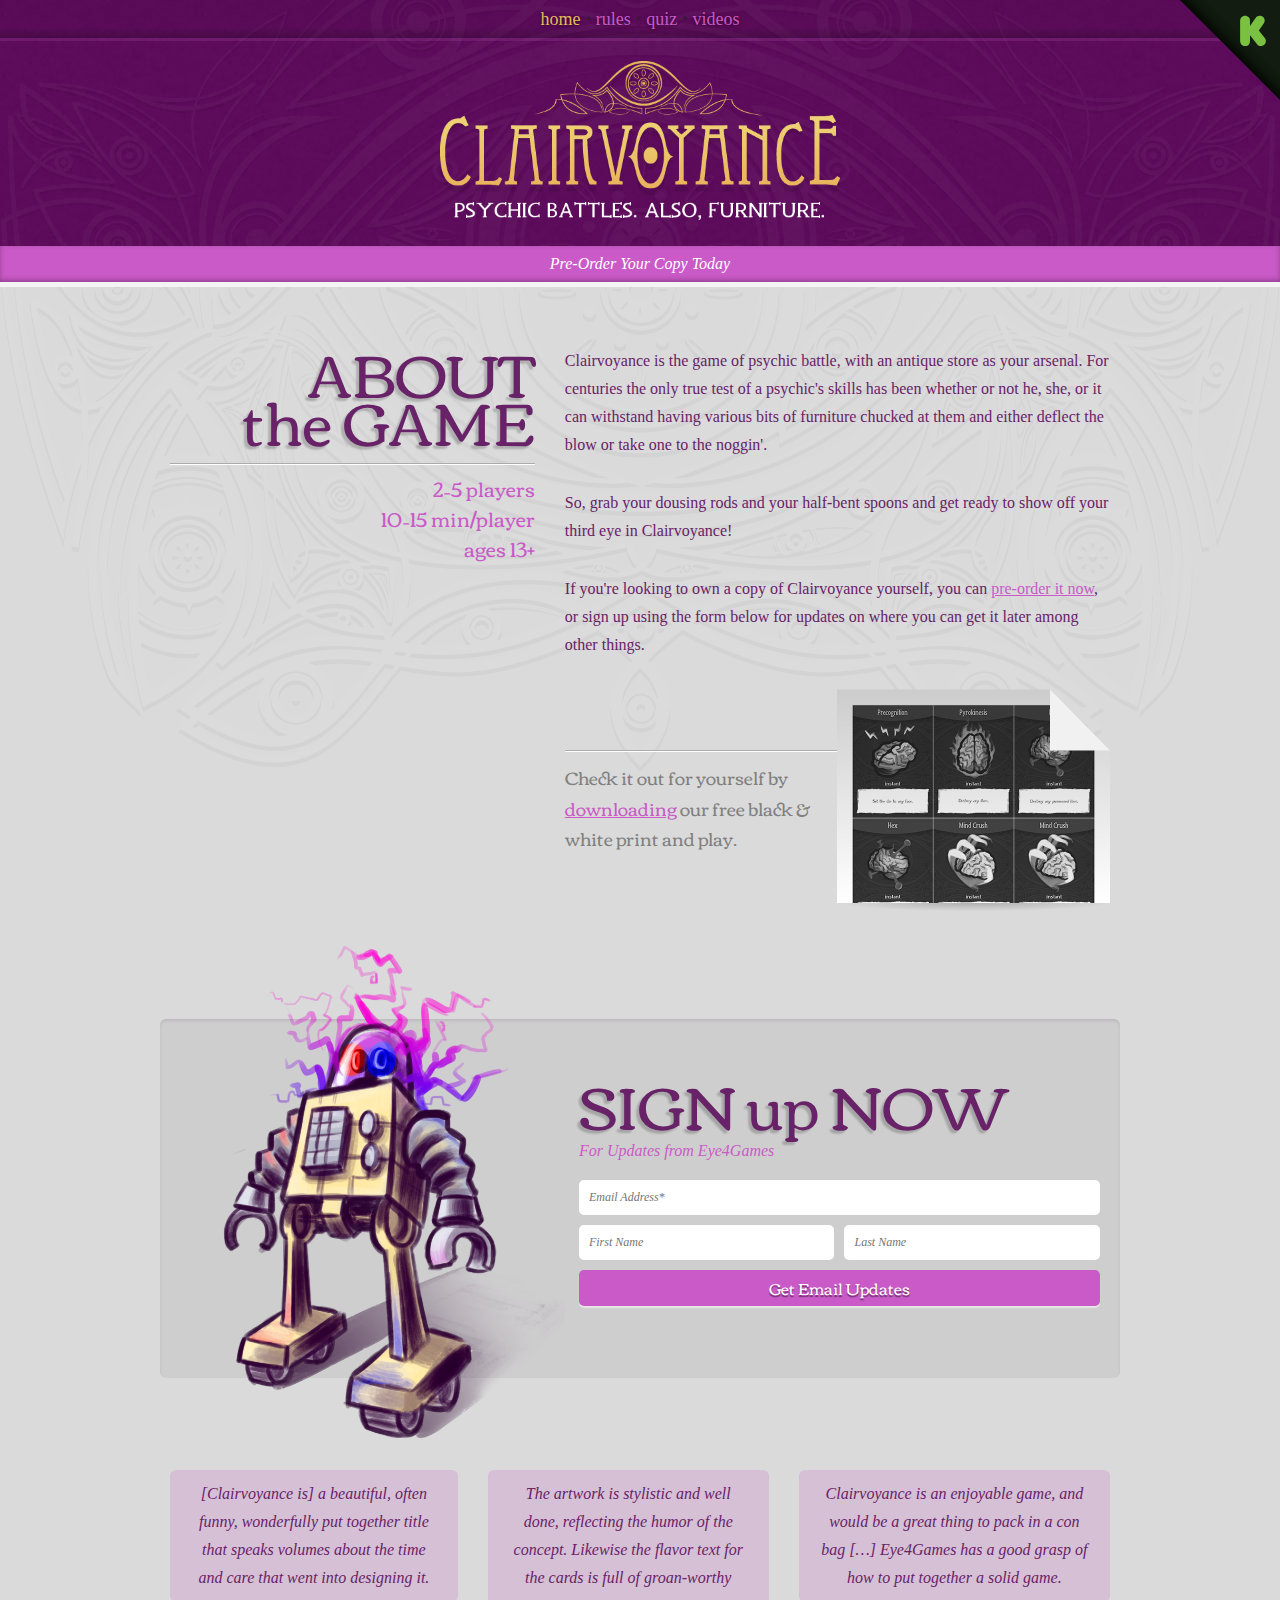
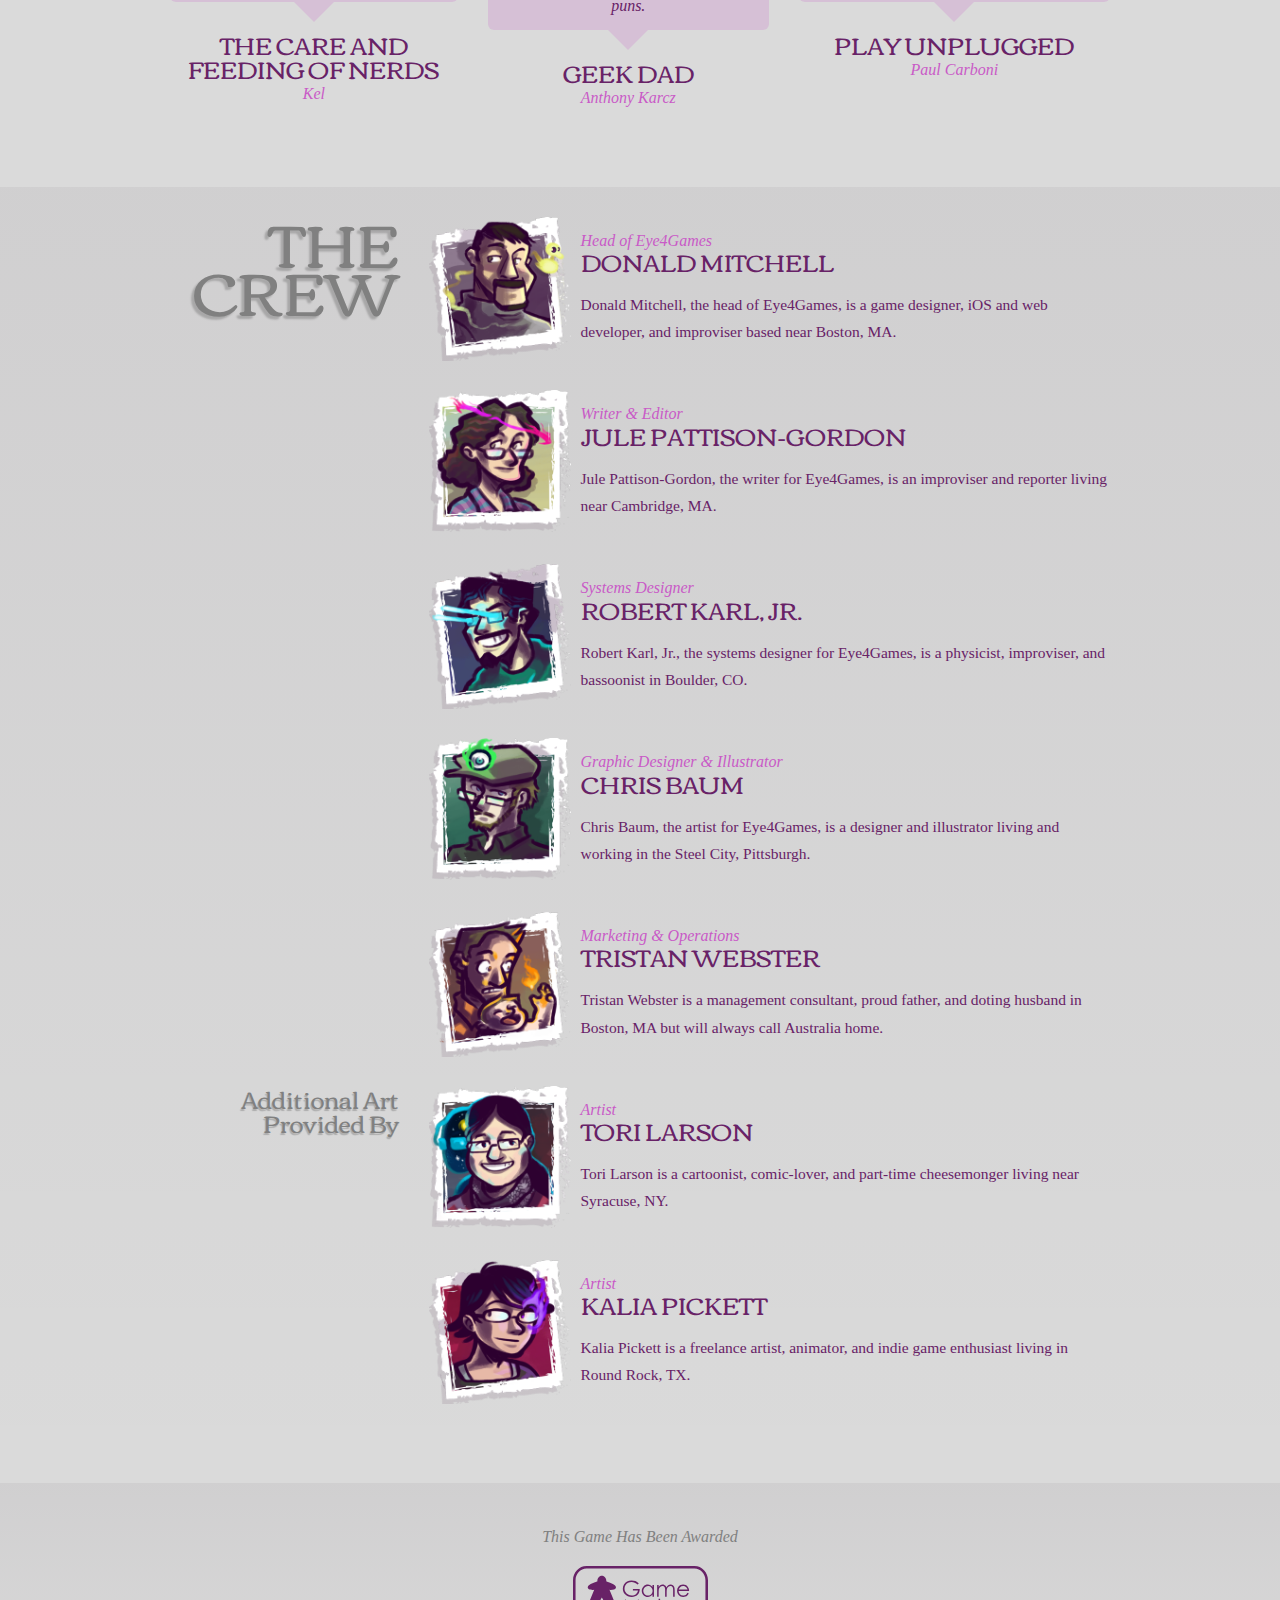
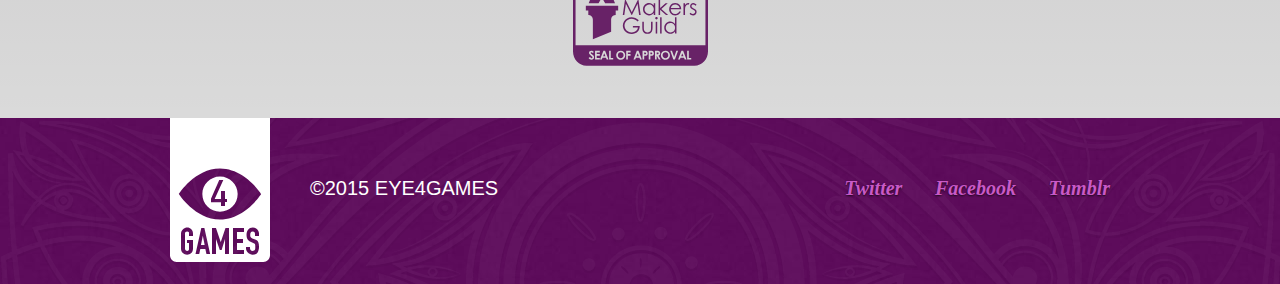
==== commit 9dbfa177: "Update index.html" ====
--- a/index.html
+++ b/index.html
@@ -132,7 +132,7 @@
 						<div class="crewProfileText">
 							<h3>Writer & Editor</h3>
 							<h2>Jule Pattison-Gordon</h2>
-							<p>Jule Pattison-Gordon, the writer for Eye4Games, is an improviser and writing & publishing freelancer living near Cambridge, MA.</p>
+							<p>Jule Pattison-Gordon, the writer for Eye4Games, is an improviser and reporter living near Cambridge, MA.</p>
 						</div><!-- crewProfileText -->
 					</div>
 					<div class="crewProfile">
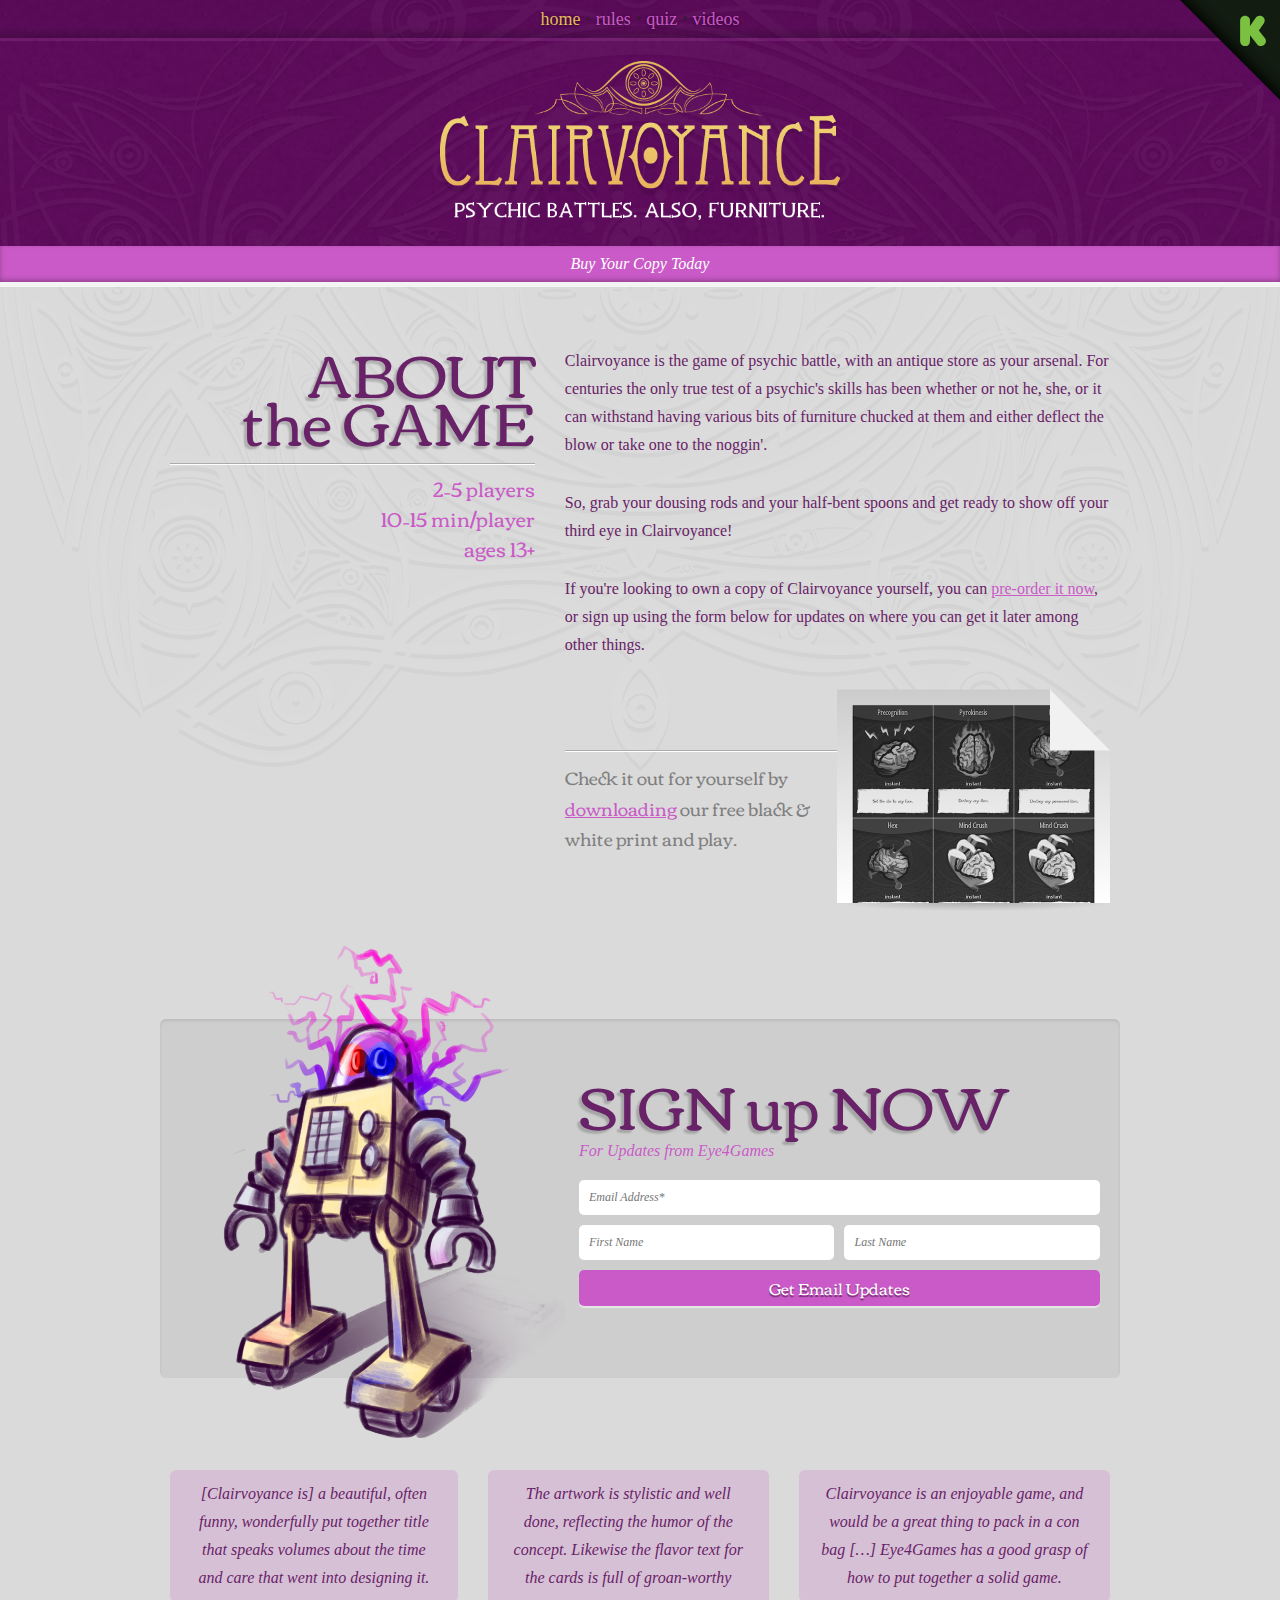
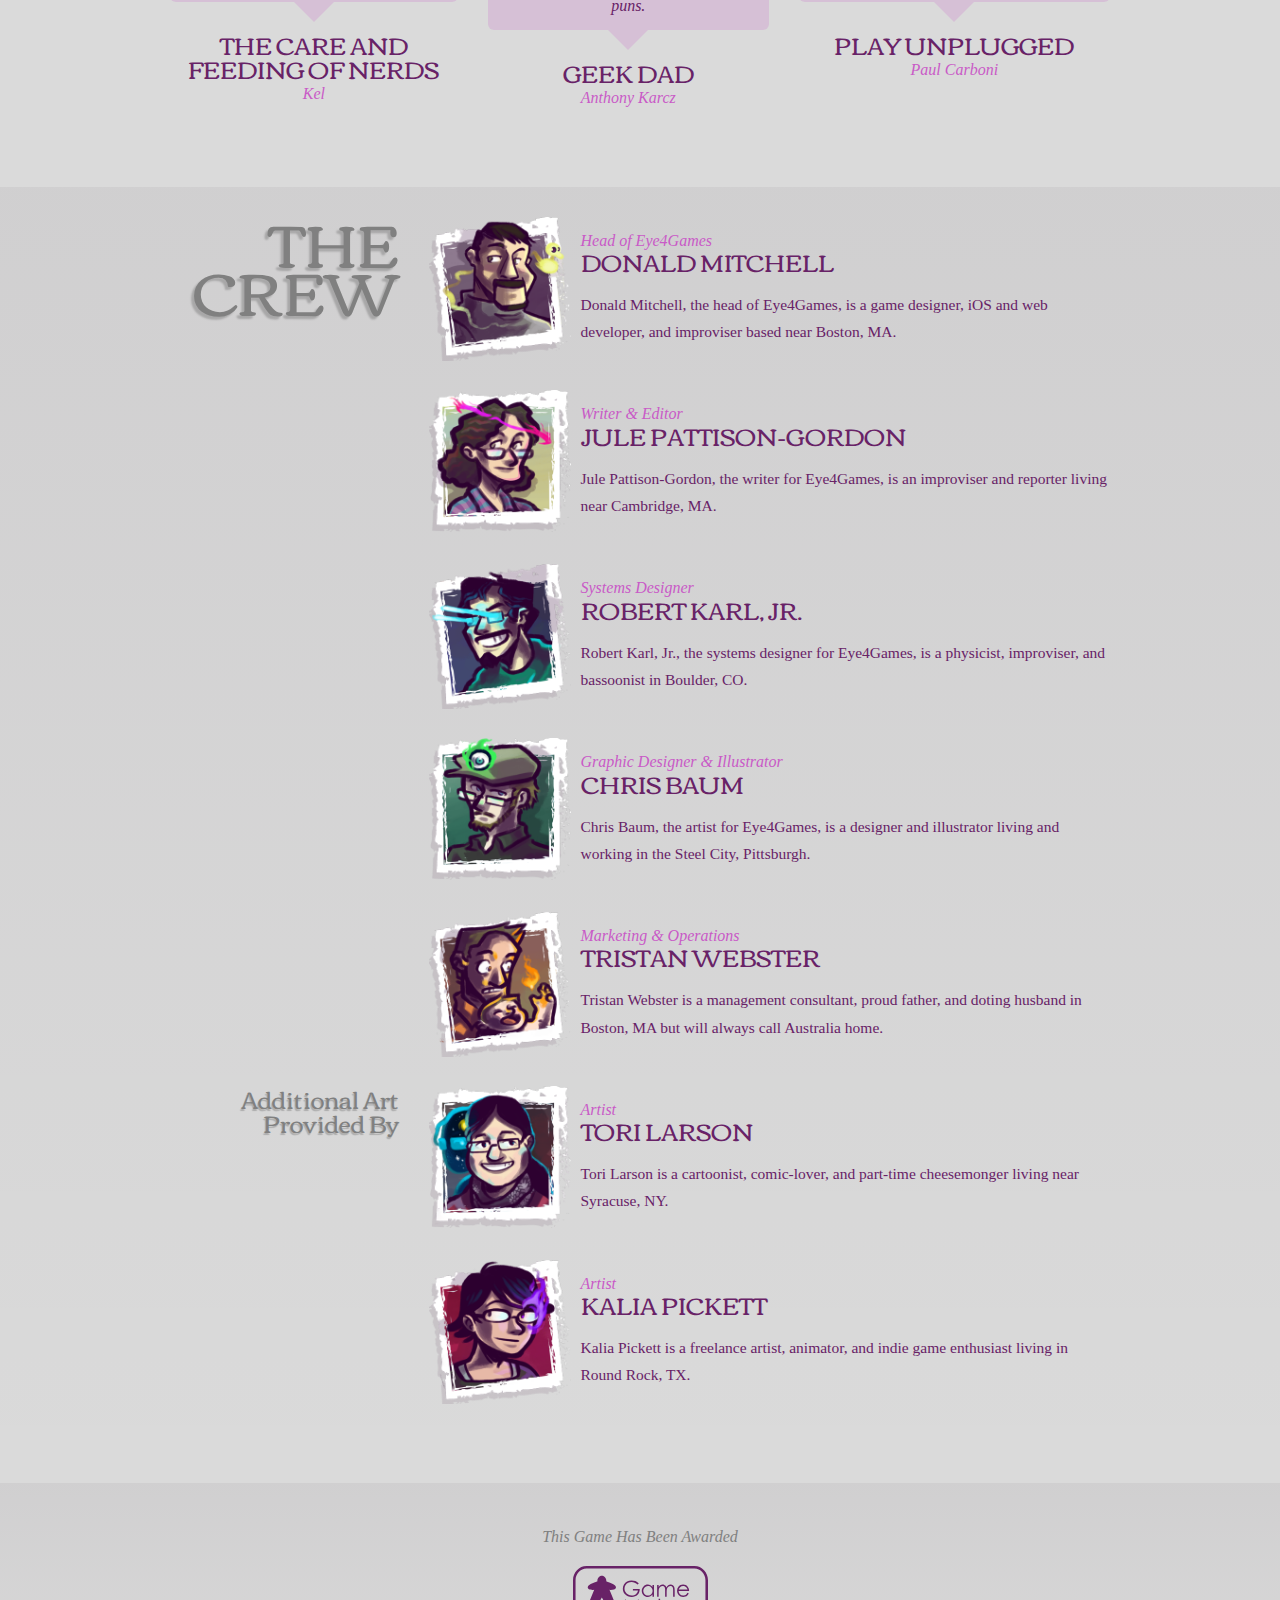
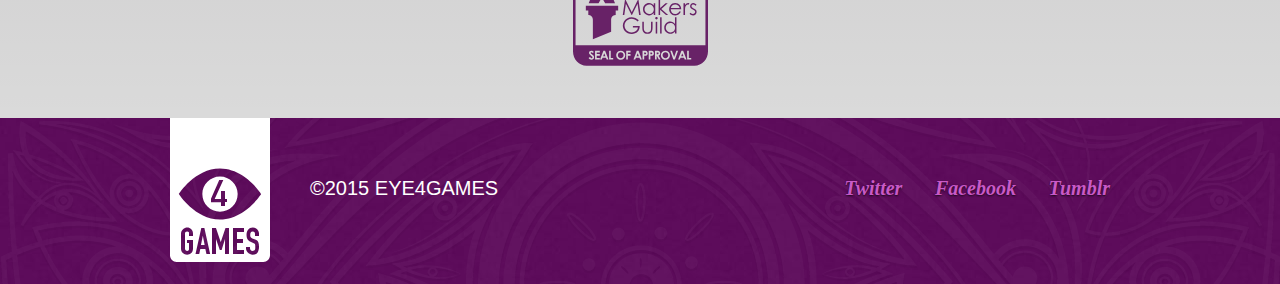
==== commit 5fb62e24: "Change to "Buy" since pre-order is over" ====
--- a/index.html
+++ b/index.html
@@ -28,7 +28,7 @@
 		</div>
 	</header>
 	
-	<section class="preorderLink"><a href="https://gum.co/clairvoyance-preorder" target="_blank" class="preorderLinkText">Pre-Order Your Copy Today</a></section>
+	<section class="preorderLink"><a href="https://gum.co/clairvoyance-preorder" target="_blank" class="preorderLinkText">Buy Your Copy Today</a></section>
 	
 	<section class="mainContent">
 		<div class="container introText">
